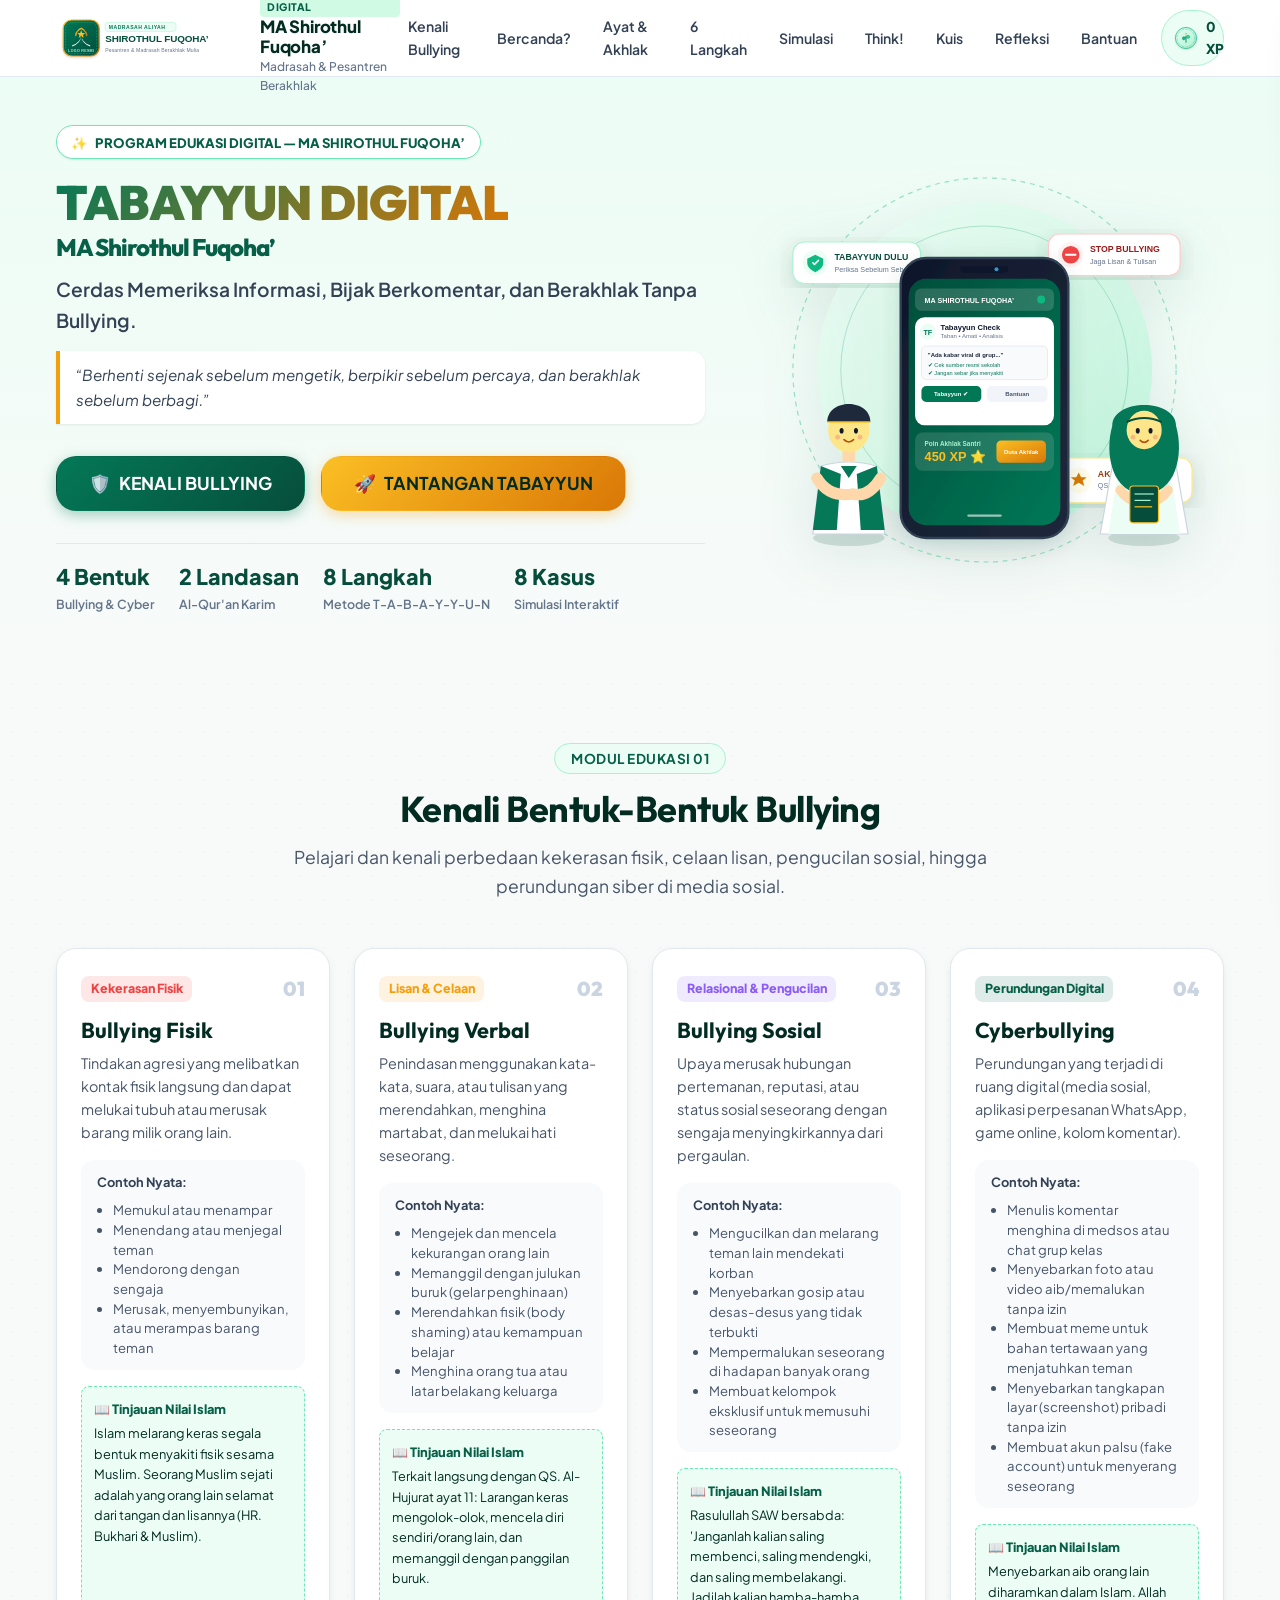
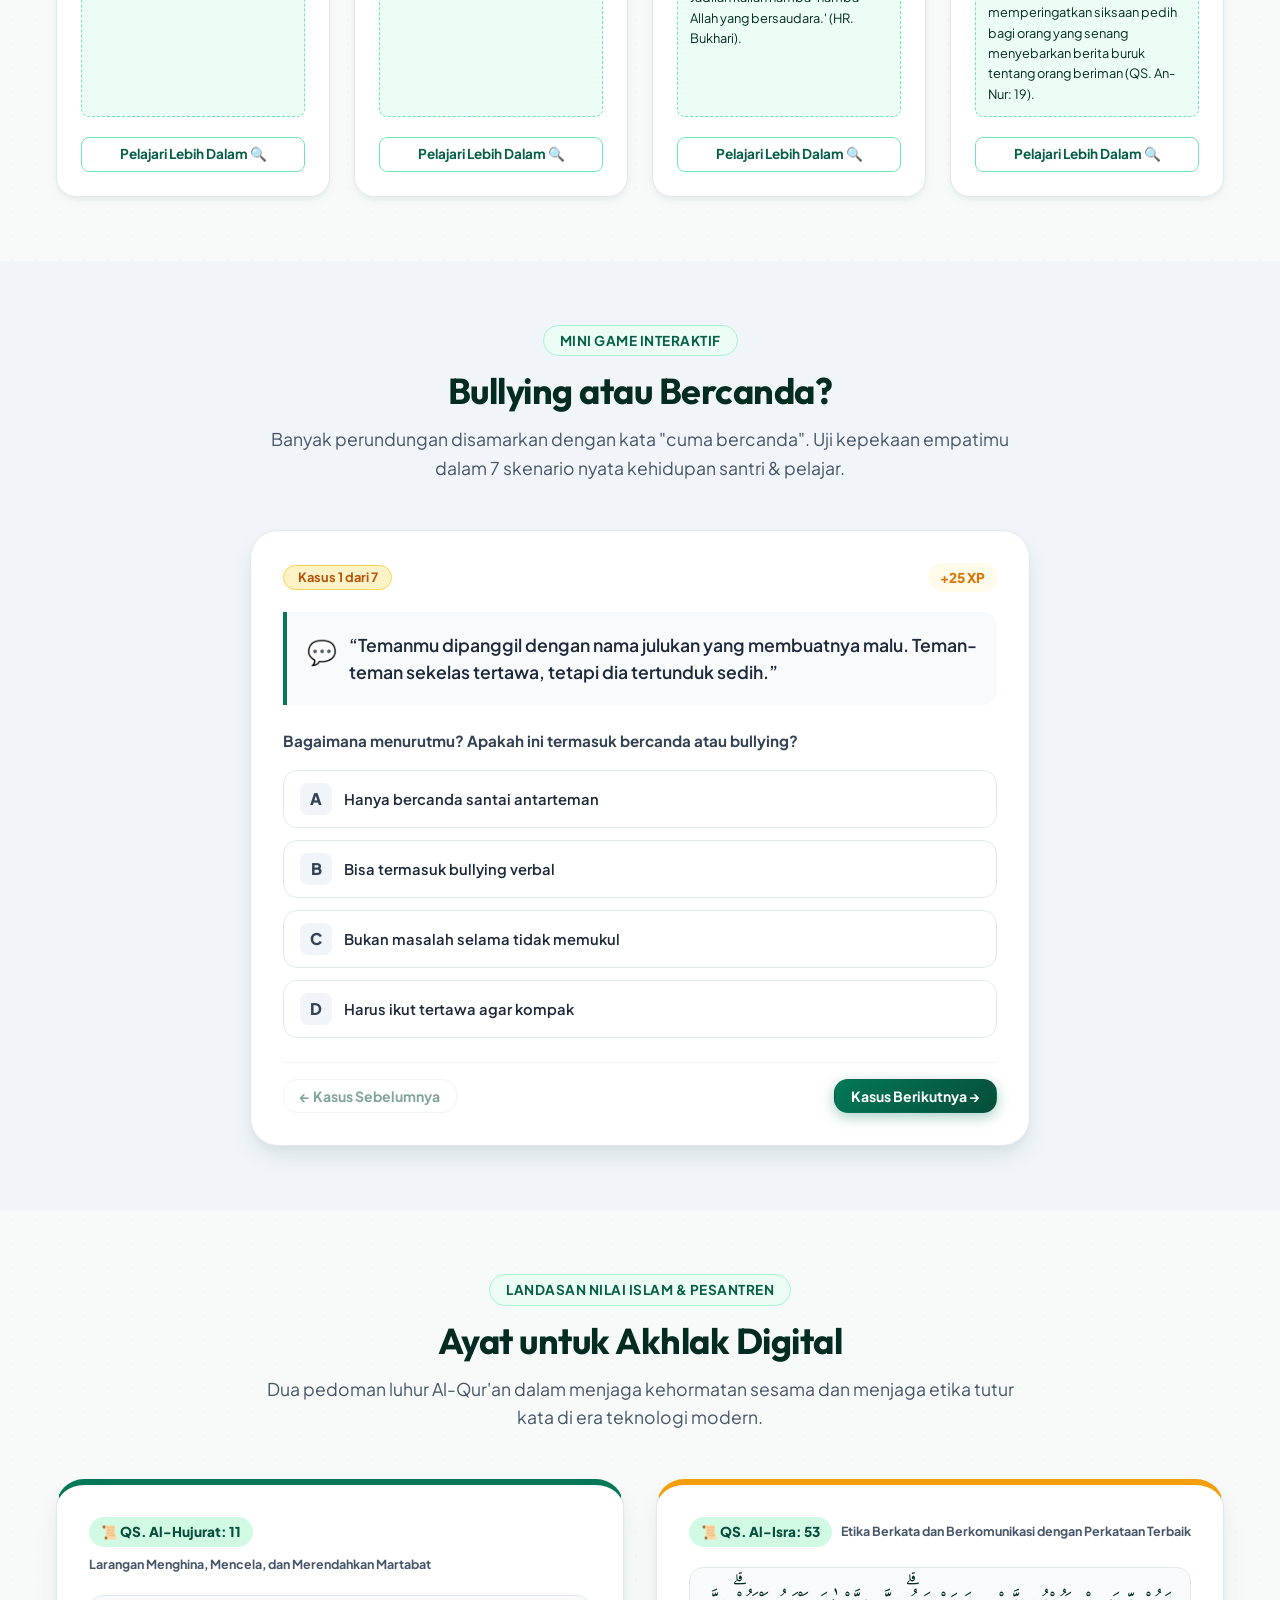
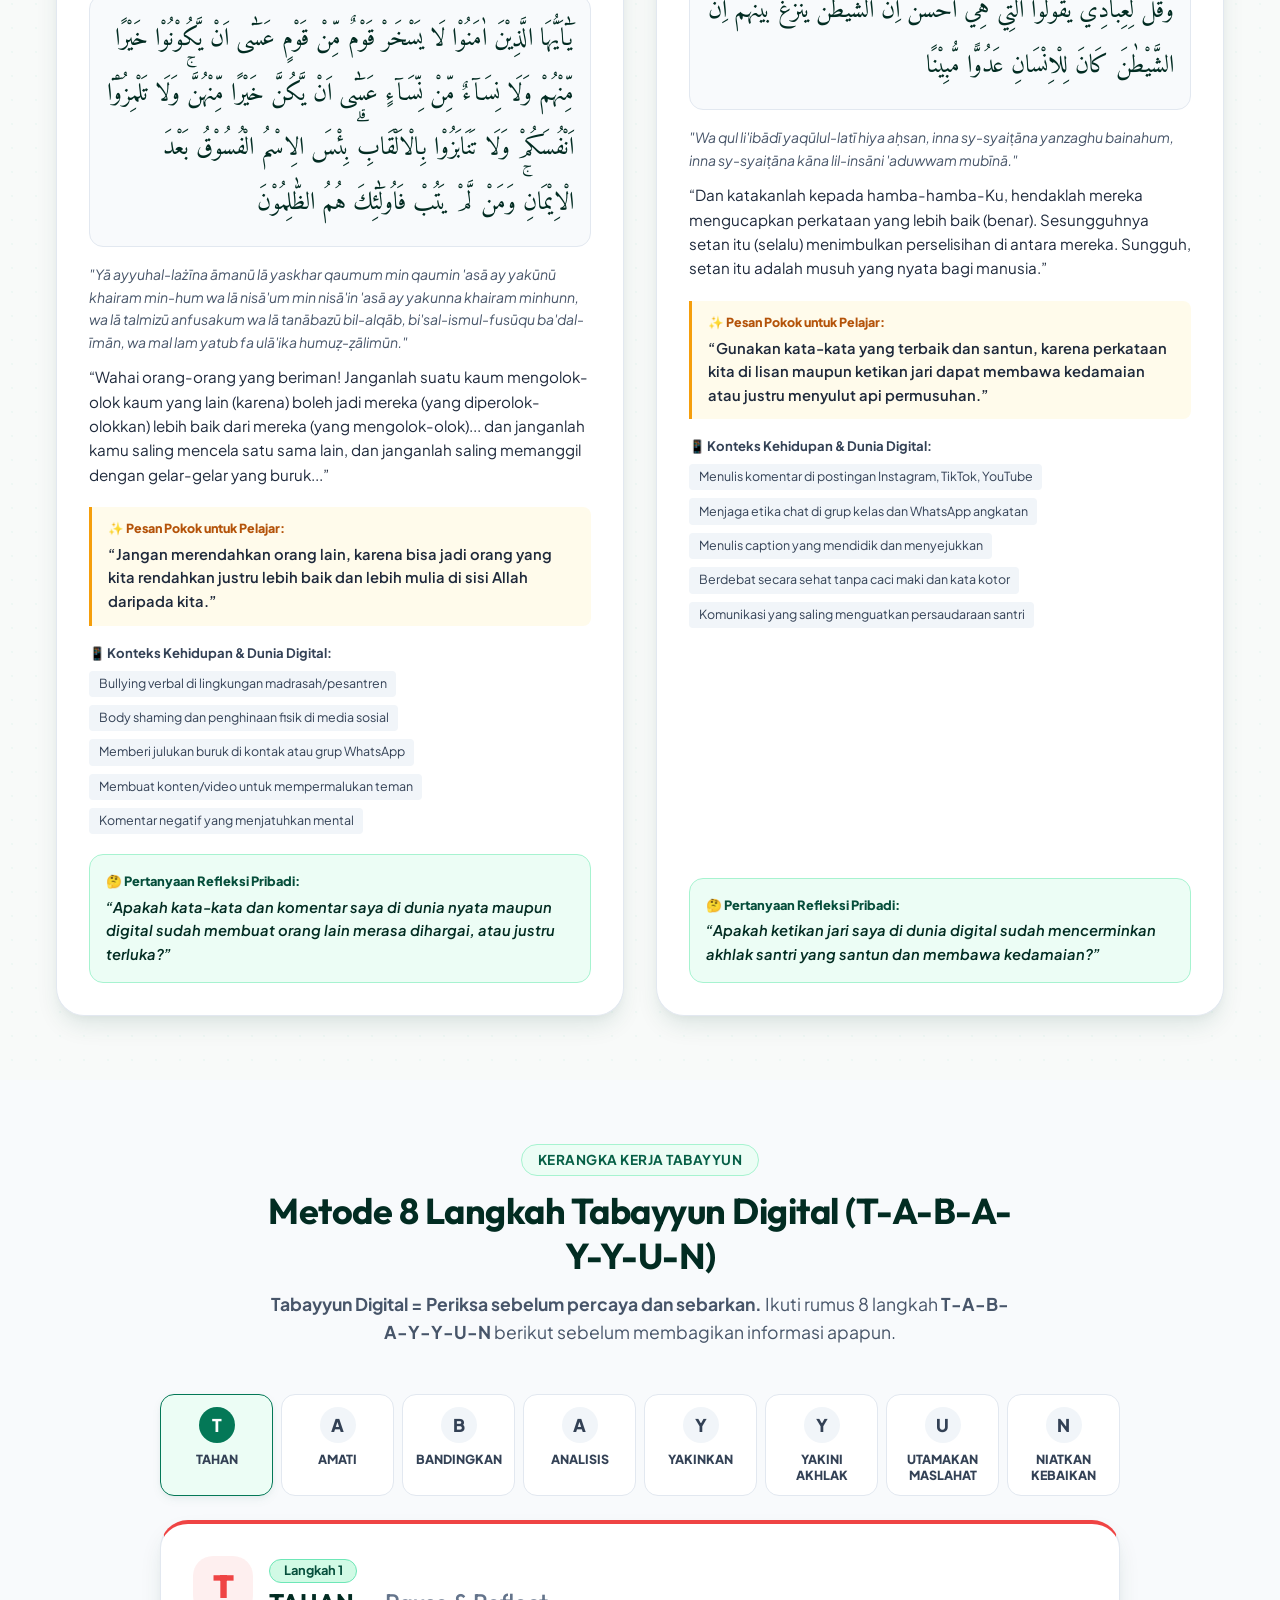
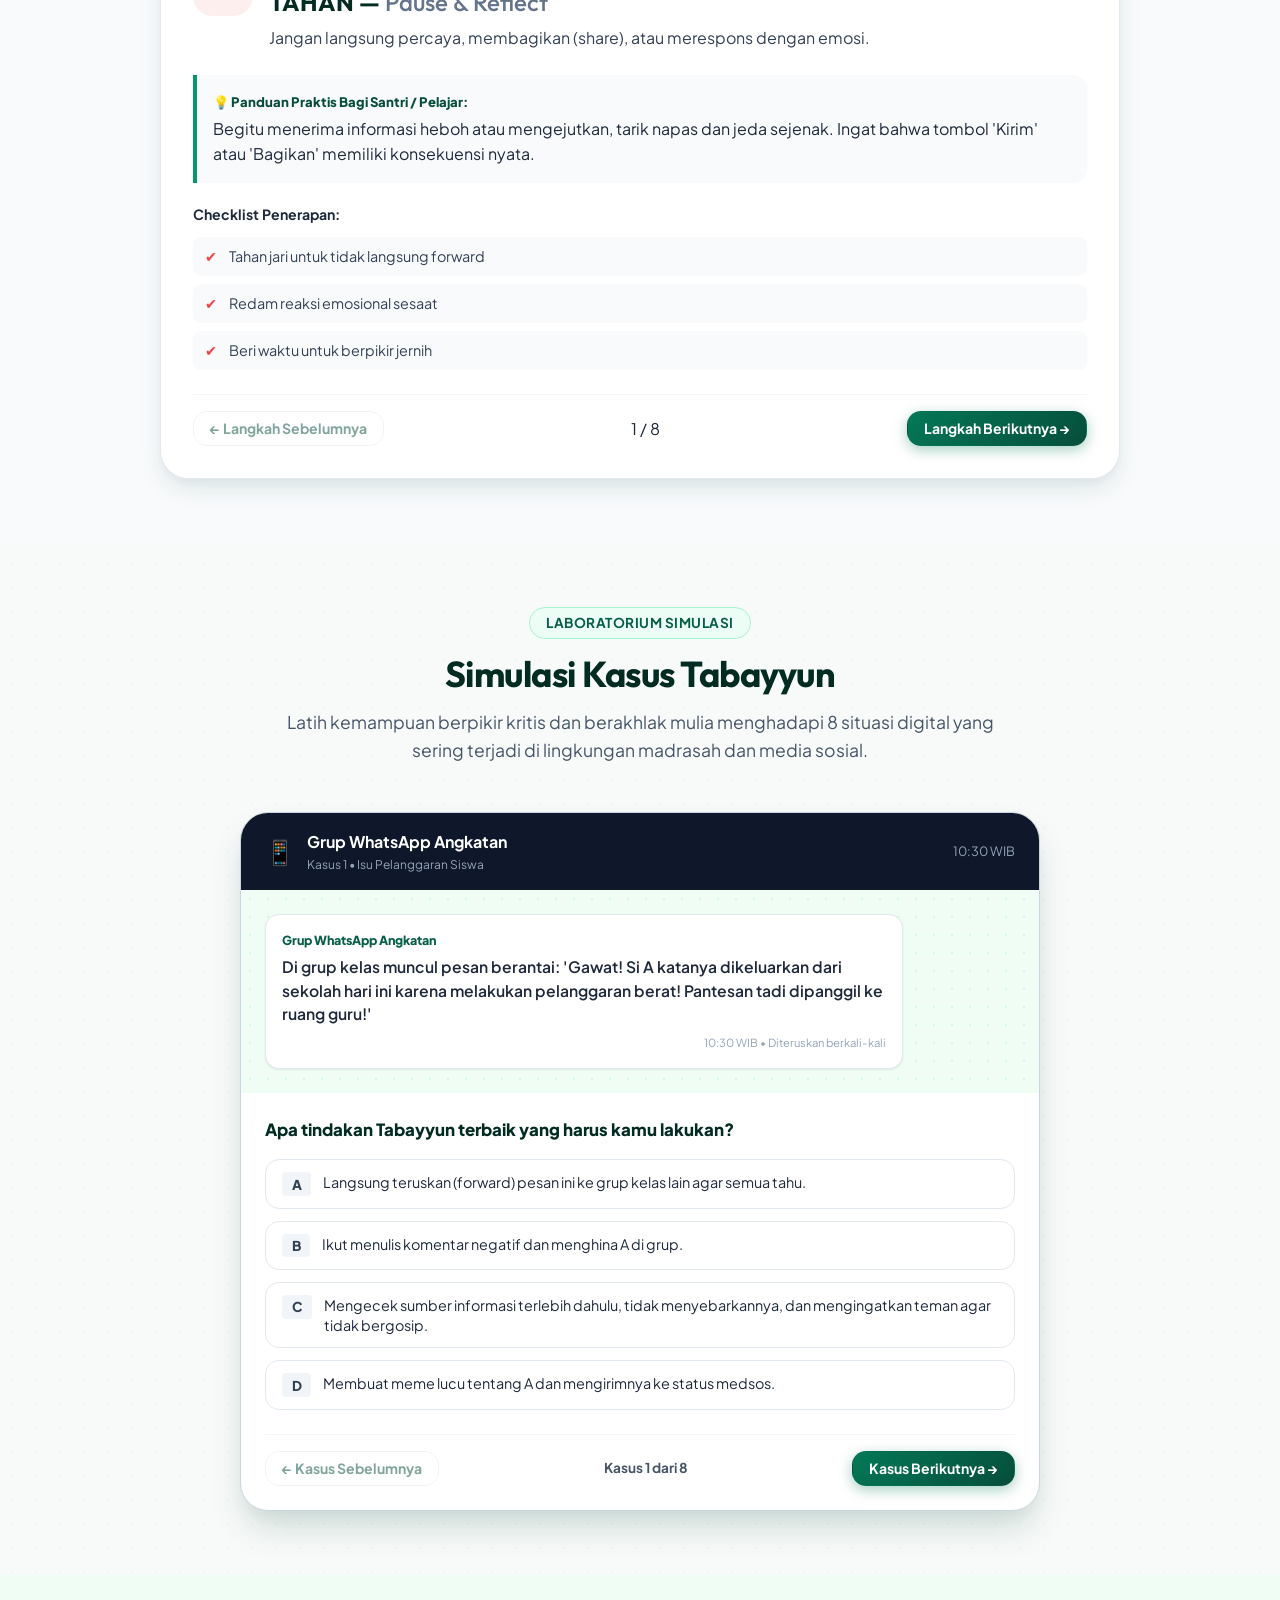
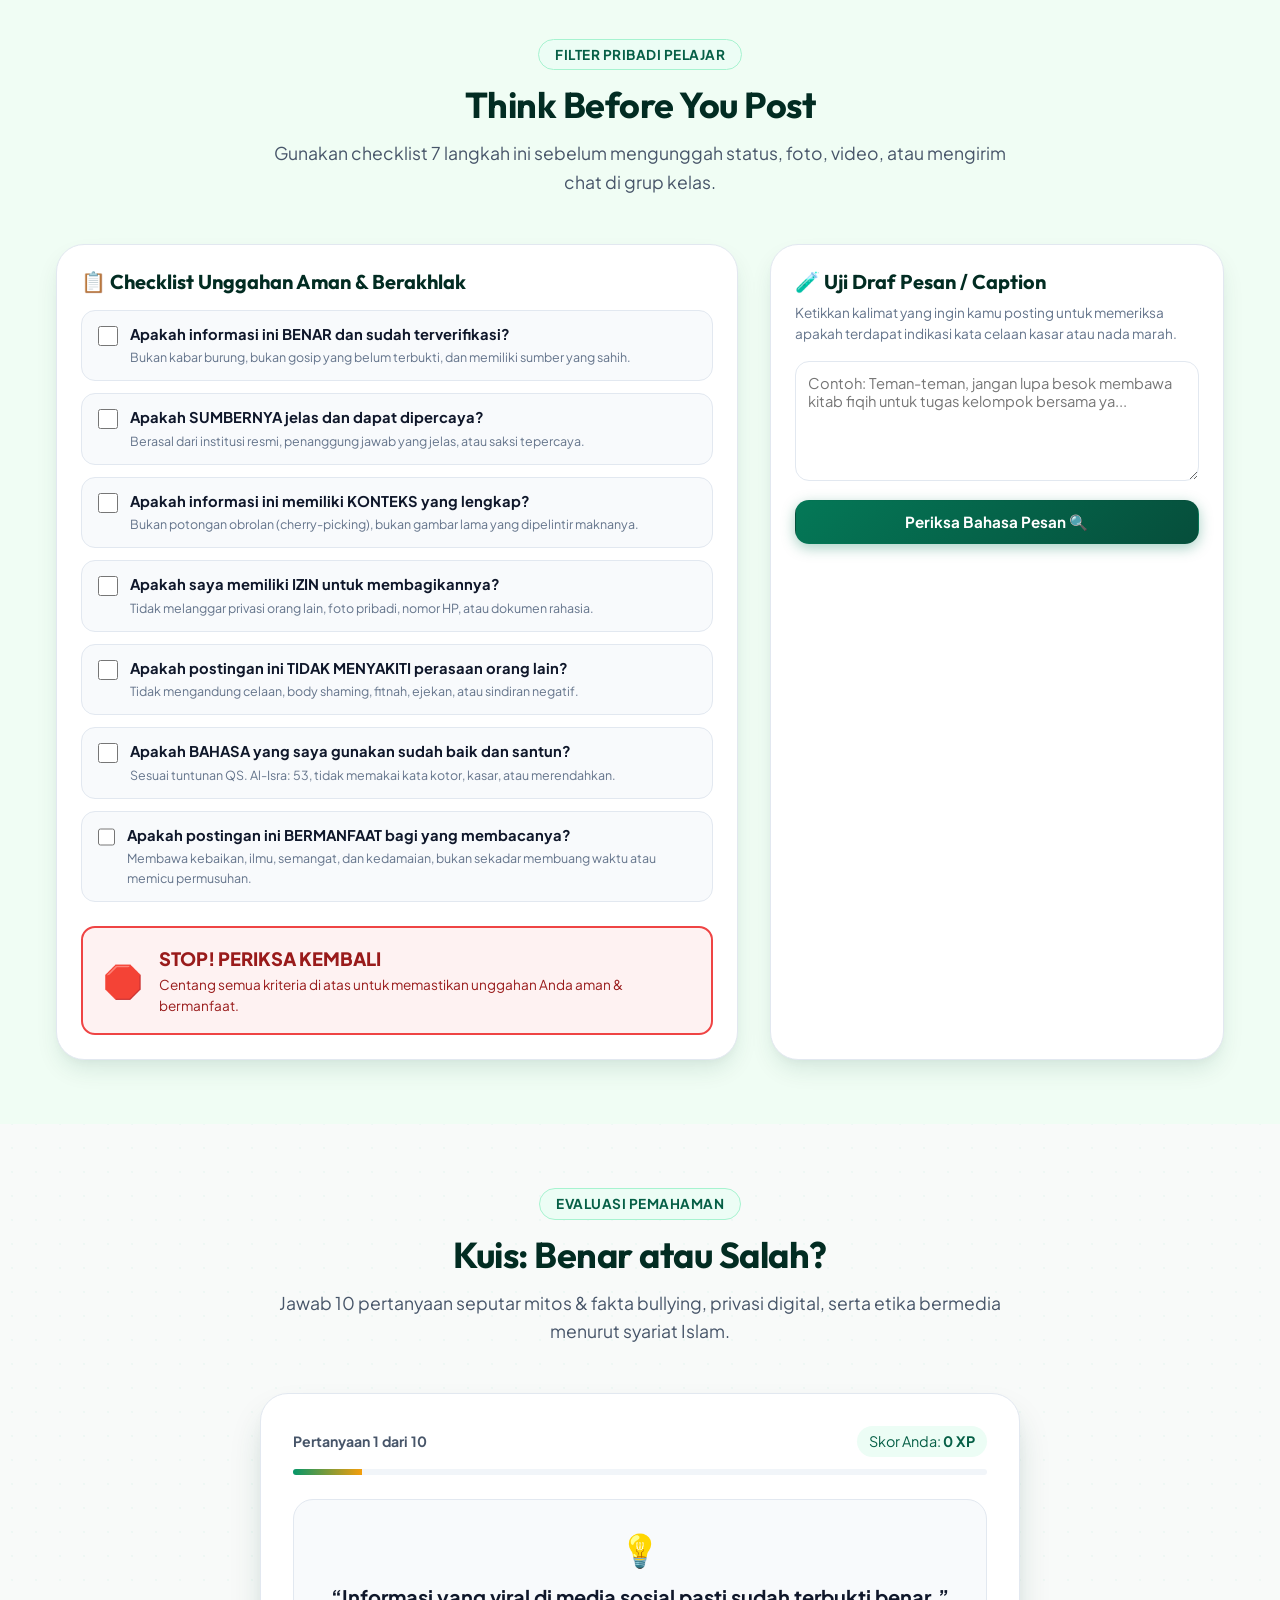
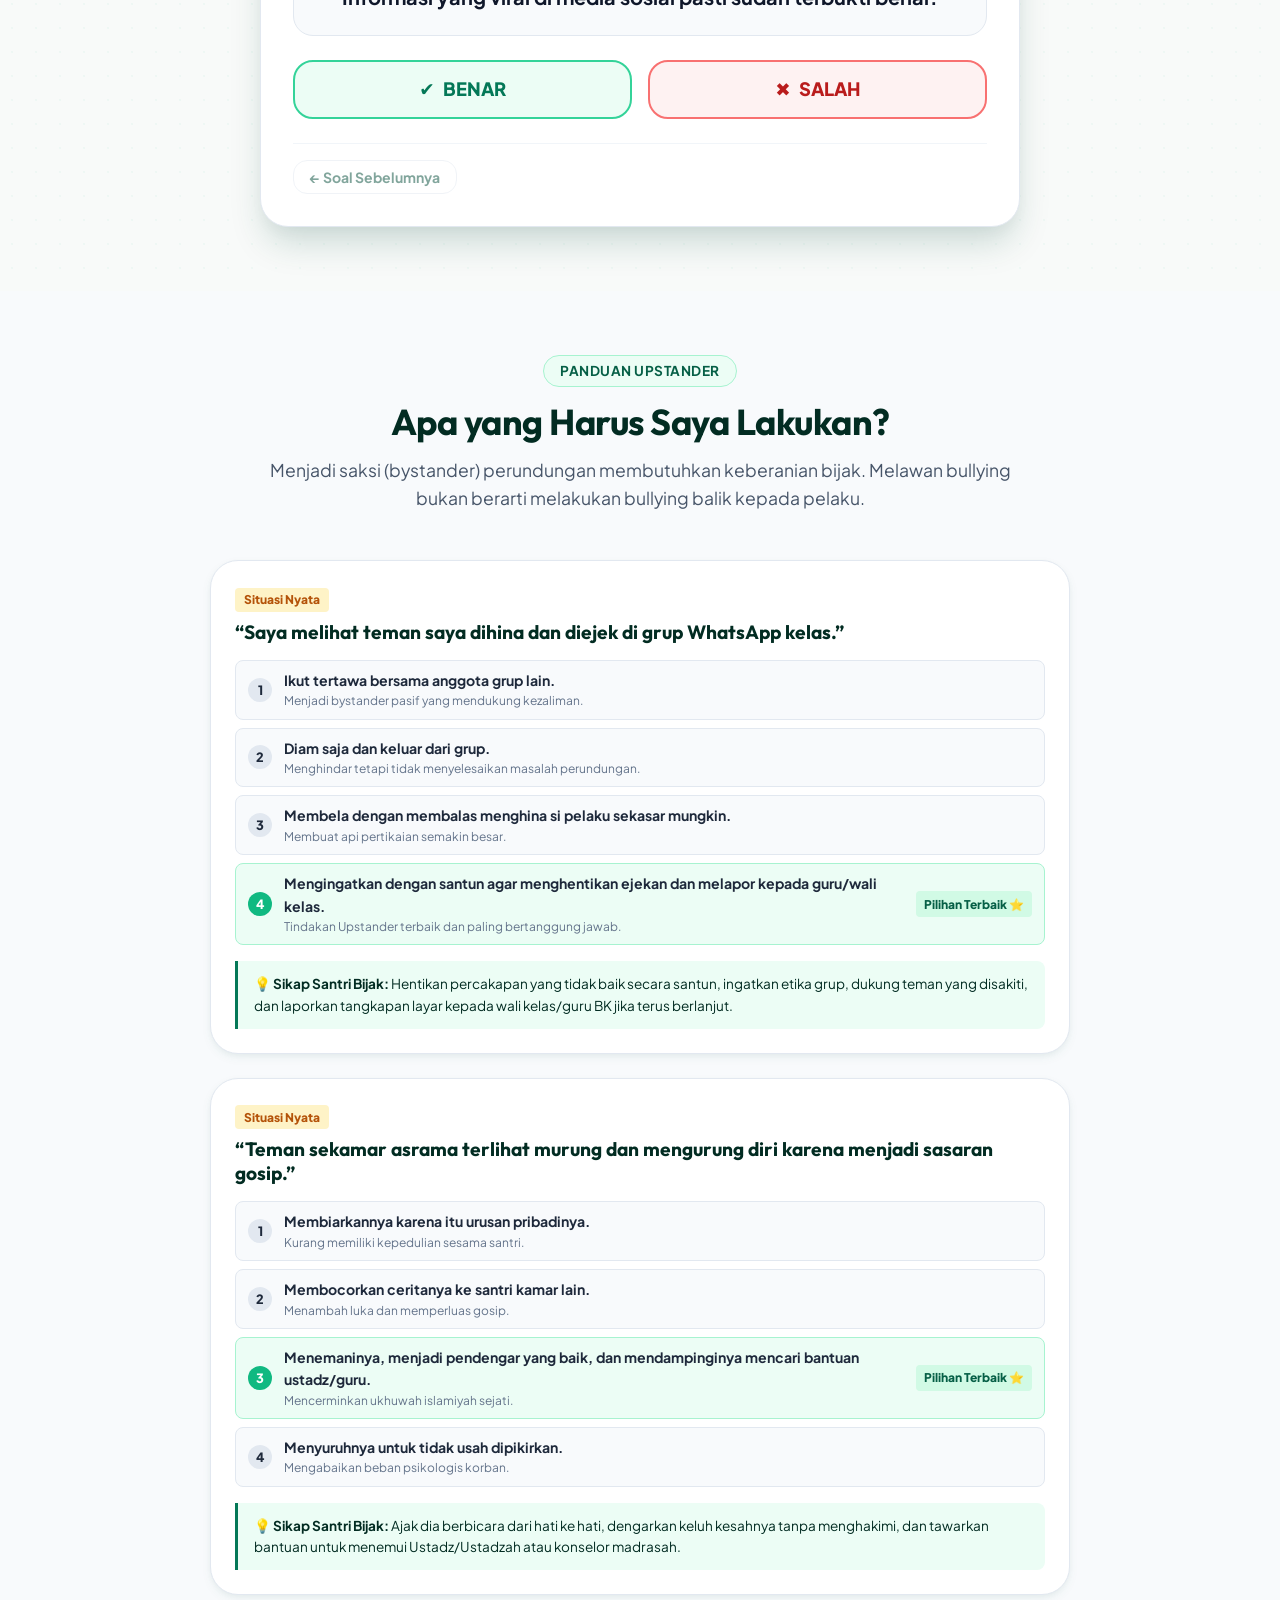
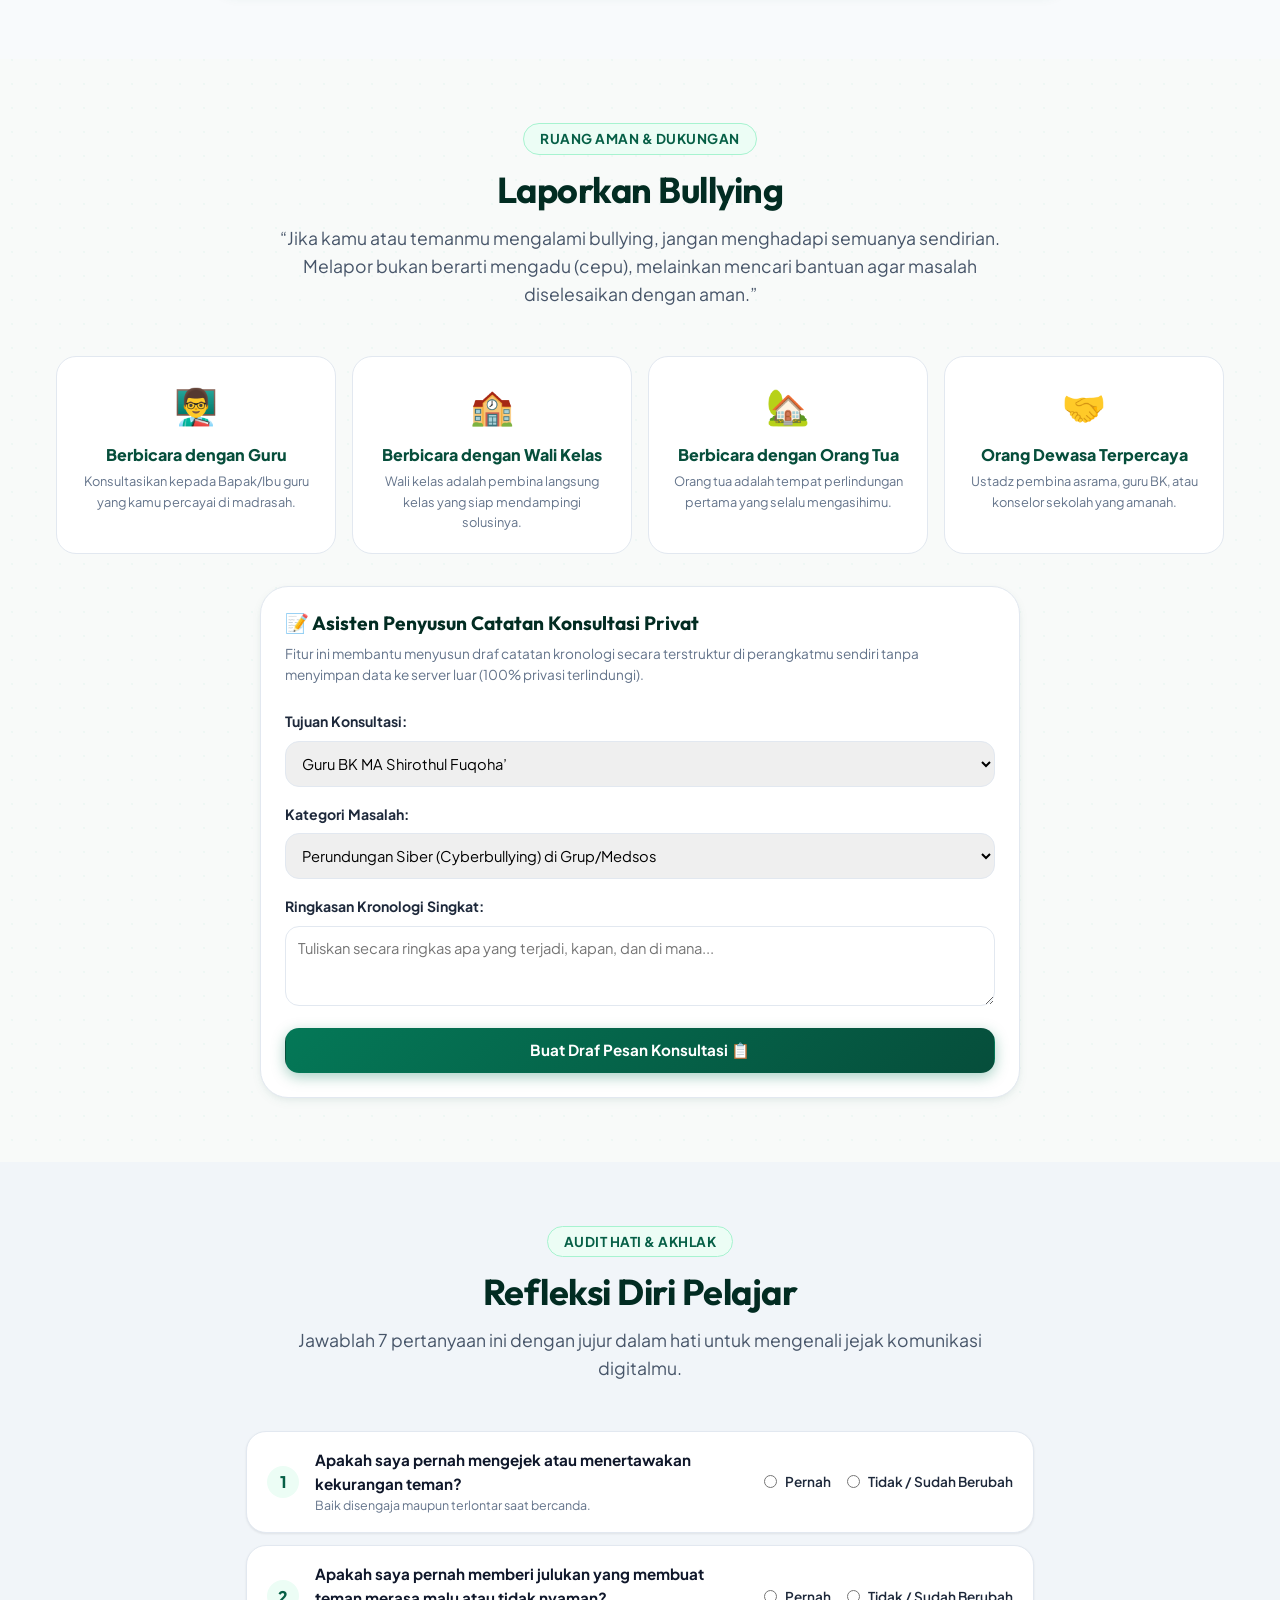
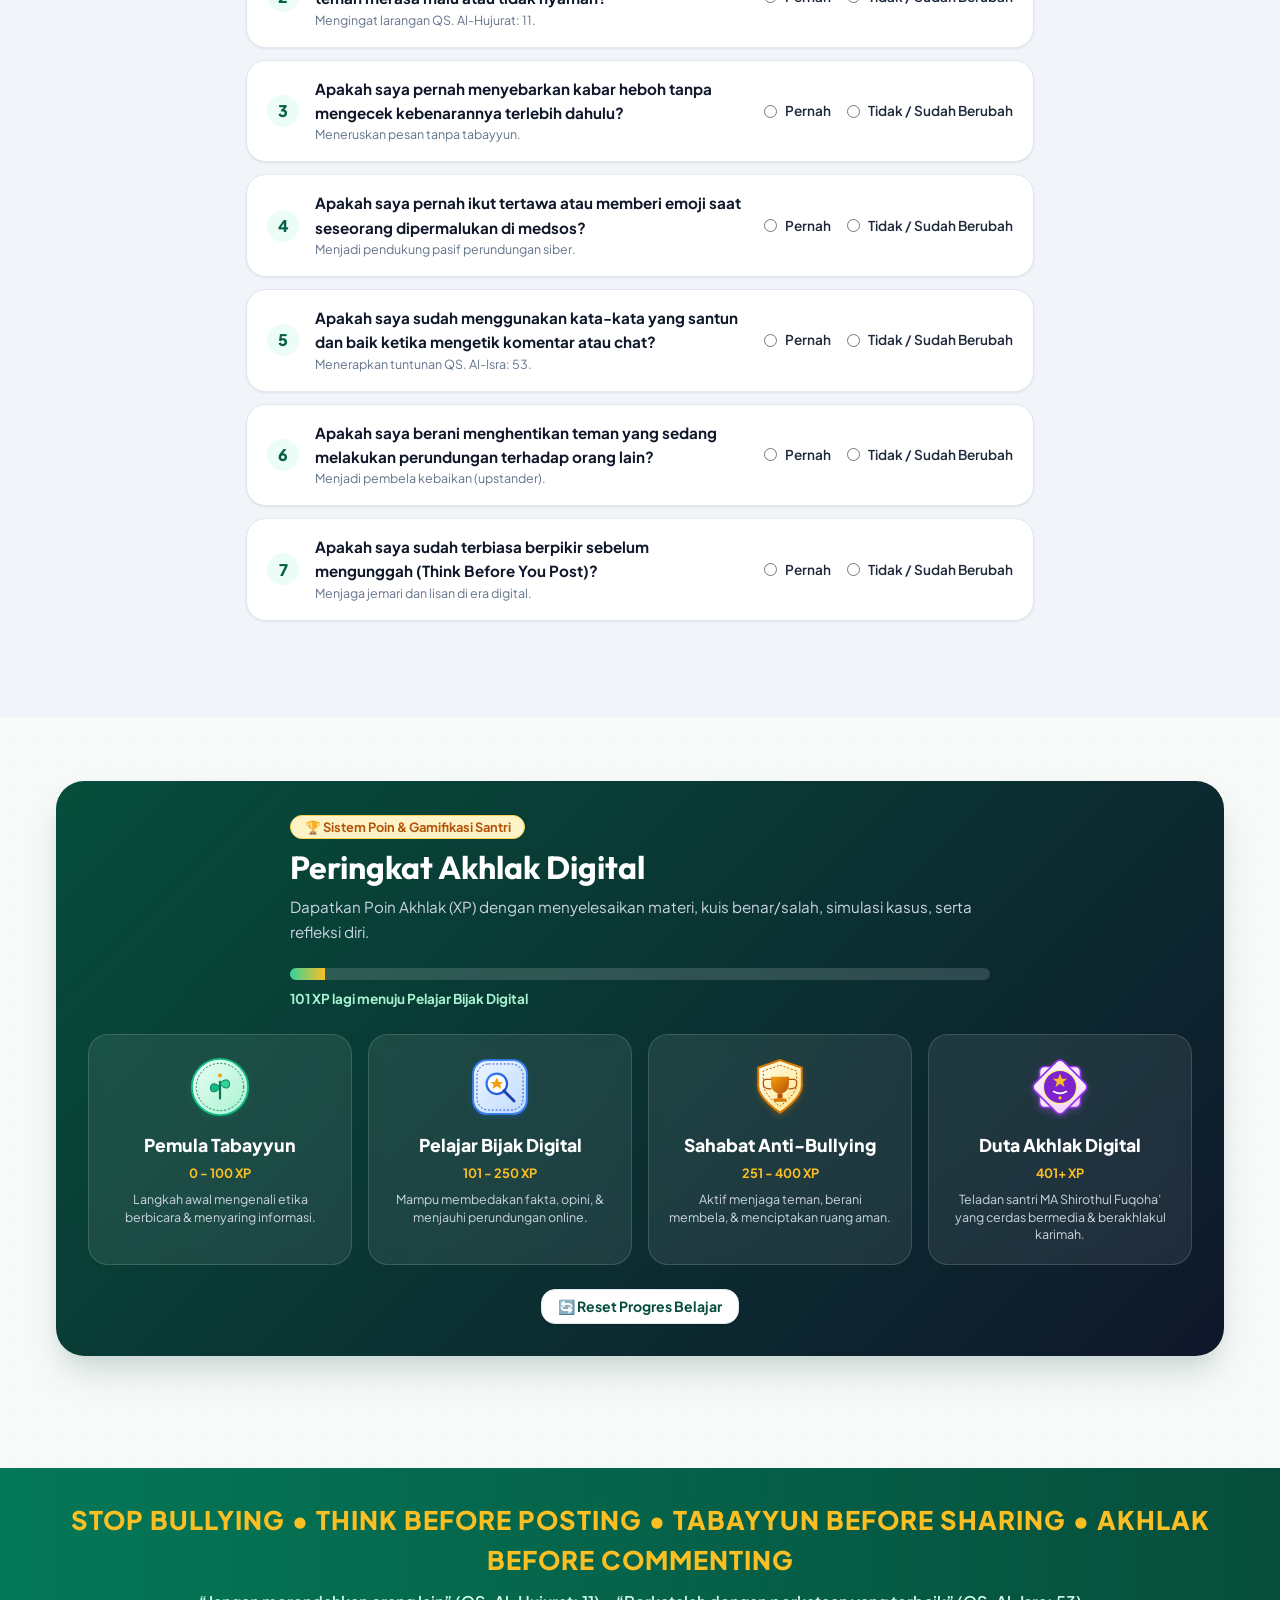
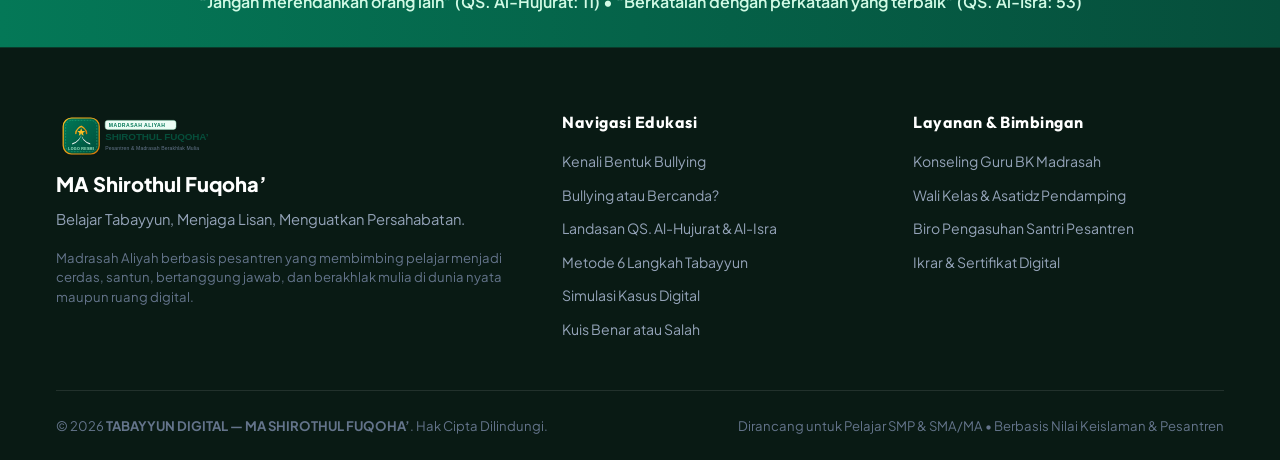
==== index.html @ 71be53db "Please provide the code changes or file summaries so I can generate the commit message for you." ====
<!DOCTYPE html>
<html lang="id">
<head>
  <meta charset="UTF-8">
  <meta name="viewport" content="width=device-width, initial-scale=1.0, maximum-scale=5.0">
  <meta http-equiv="X-UA-Compatible" content="ie=edge">
  
  <!-- SEO & School Metadata -->
  <title>TABAYYUN DIGITAL — MA SHIROTHUL FUQOHA’ | Cerdas Bermedia, Berakhlak Tanpa Bullying</title>
  <meta name="description" content="Platform edukasi interaktif resmi MA Shirothul Fuqoha' untuk pelajar SMP dan SMA/MA: Kenali Bullying, Cyberbullying, Landasan QS. Al-Hujurat 11 & QS. Al-Isra 53, Metode Tabayyun 6 Langkah, Simulasi Kasus & Kuis Digital.">
  <meta name="author" content="MA Shirothul Fuqoha’">
  <meta name="keywords" content="MA Shirothul Fuqoha, Tabayyun Digital, Anti Bullying, Cyberbullying, Madrasah, Pesantren, Akhlak Digital, QS Al-Hujurat 11, QS Al-Isra 53">
  
  <!-- Favicon using school logo -->
  <link rel="icon" type="image/svg+xml" href="assets/images/logo-ma-shirothul-fuqoha.svg">
  
  <!-- Google Fonts: Plus Jakarta Sans, Outfit & Amiri -->
  <link rel="preconnect" href="https://fonts.googleapis.com">
  <link rel="preconnect" href="https://fonts.gstatic.com" crossorigin>
  <link href="https://fonts.googleapis.com/css2?family=Amiri:ital,wght@0,400;0,700;1,400&family=Outfit:wght@500;600;700;800;900&family=Plus+Jakarta+Sans:ital,wght@0,400;0,500;0,600;0,700;0,800;1,400;1,600&display=swap" rel="stylesheet">
  
  <!-- Modular Stylesheets -->
  <link rel="stylesheet" href="assets/css/variables.css">
  <link rel="stylesheet" href="assets/css/base.css">
  <link rel="stylesheet" href="assets/css/components.css">
  <link rel="stylesheet" href="assets/css/sections.css">
  <link rel="stylesheet" href="assets/css/responsive.css">
</head>
<body>

  <!-- ==========================================
       HEADER & NAVIGATION
  ========================================== -->
  <header class="site-header" id="siteHeader">
    <div class="container header-container">
      <!-- School Official Brand Link -->
      <a href="#hero" class="brand-wrapper" title="MA Shirothul Fuqoha’ - Tabayyun Digital">
        <img src="assets/images/logo-ma-shirothul-fuqoha.svg" alt="Logo Resmi MA Shirothul Fuqoha’" class="brand-logo-img js-school-logo">
        <div class="brand-text-block">
          <span class="brand-badge">PROGRAM EDUKASI DIGITAL</span>
          <span class="brand-school-name js-school-name">MA SHIROTHUL FUQOHA’</span>
          <span class="brand-sub">Madrasah &amp; Pesantren Berakhlak</span>
        </div>
      </a>

      <!-- Desktop Nav -->
      <nav class="desktop-nav" aria-label="Navigasi Utama">
        <a href="#kenali" class="nav-link">Kenali Bullying</a>
        <a href="#bercanda" class="nav-link">Bercanda?</a>
        <a href="#ayat" class="nav-link">Ayat &amp; Akhlak</a>
        <a href="#tabayyun" class="nav-link">6 Langkah</a>
        <a href="#simulasi" class="nav-link">Simulasi</a>
        <a href="#think" class="nav-link">Think!</a>
        <a href="#kuis" class="nav-link">Kuis</a>
        <a href="#refleksi" class="nav-link">Refleksi</a>
        <a href="#bantuan" class="nav-link">Bantuan</a>

        <!-- Live Points Widget -->
        <div class="header-points-widget" title="Poin Akhlak Digital Anda">
          <img src="assets/images/badge-pemula.svg" alt="Badge" class="header-points-icon js-rank-icon">
          <span class="header-points-text js-point-count">0 XP</span>
        </div>
      </nav>

      <!-- Hamburger Button (Mobile) -->
      <button class="hamburger-btn" id="hamburgerBtn" aria-label="Buka Menu Navigasi">
        ☰
      </button>
    </div>
  </header>

  <!-- Mobile Drawer Overlay & Menu -->
  <div class="drawer-overlay" id="drawerOverlay"></div>
  <aside class="mobile-drawer" id="mobileDrawer" aria-label="Menu Ponsel">
    <div class="drawer-header">
      <div class="brand-text-block">
        <span class="brand-school-name js-school-name">MA SHIROTHUL FUQOHA’</span>
        <span class="brand-sub">Tabayyun Digital</span>
      </div>
      <button class="modal-close-btn" id="closeDrawerBtn" aria-label="Tutup Menu">&times;</button>
    </div>
    <div class="drawer-body">
      <div class="header-points-widget" style="margin-bottom: 1rem;">
        <img src="assets/images/badge-pemula.svg" alt="Badge" class="header-points-icon js-rank-icon">
        <div>
          <div class="header-points-text js-point-count">0 XP</div>
          <small class="js-rank-title" style="color: #64748b; font-size: 0.75rem;">Pemula Tabayyun</small>
        </div>
      </div>
      <a href="#hero" class="drawer-link">🏠 Beranda</a>
      <a href="#kenali" class="drawer-link">🛡️ Kenali Bullying</a>
      <a href="#bercanda" class="drawer-link">🎭 Bullying atau Bercanda?</a>
      <a href="#ayat" class="drawer-link">📖 Ayat &amp; Akhlak Digital</a>
      <a href="#tabayyun" class="drawer-link">🔍 6 Langkah Tabayyun</a>
      <a href="#simulasi" class="drawer-link">📱 Simulasi Kasus (8 Studi)</a>
      <a href="#think" class="drawer-link">✍️ Think Before You Post</a>
      <a href="#kuis" class="drawer-link">🎯 Kuis Benar atau Salah</a>
      <a href="#dilema" class="drawer-link">🤝 Apa yang Harus Dilakukan?</a>
      <a href="#bantuan" class="drawer-link">🆘 Laporkan Bullying (Aman)</a>
      <a href="#refleksi" class="drawer-link">🌟 Refleksi Diri &amp; Sertifikat</a>
    </div>
  </aside>

  <main>
    <!-- ==========================================
         HERO SECTION
    ========================================== -->
    <section class="hero-section" id="hero">
      <div class="container hero-grid">
        <div class="hero-content">
          <div class="hero-program-badge">
            <span>✨</span>
            <span>PROGRAM EDUKASI DIGITAL — MA SHIROTHUL FUQOHA’</span>
          </div>

          <h1 class="hero-title">
            <span class="hero-title-highlight">TABAYYUN DIGITAL</span>
            <span class="hero-school-label js-school-name">MA SHIROTHUL FUQOHA’</span>
          </h1>

          <p class="hero-subtitle">
            Cerdas Memeriksa Informasi, Bijak Berkomentar, dan Berakhlak Tanpa Bullying.
          </p>

          <div class="hero-hook-quote">
            “Berhenti sejenak sebelum mengetik, berpikir sebelum percaya, dan berakhlak sebelum berbagi.”
          </div>

          <div class="hero-cta-group">
            <a href="#kenali" class="btn btn--primary btn--lg">
              <span>🛡️</span> KENALI BULLYING
            </a>
            <a href="#simulasi" class="btn btn--gold btn--lg">
              <span>🚀</span> TANTANGAN TABAYYUN
            </a>
          </div>

          <div class="hero-stats-row">
            <div class="hero-stat-item">
              <span class="stat-num">4 Bentuk</span>
              <span class="stat-label">Bullying &amp; Cyber</span>
            </div>
            <div class="hero-stat-item">
              <span class="stat-num">2 Landasan</span>
              <span class="stat-label">Al-Qur'an Karim</span>
            </div>
            <div class="hero-stat-item">
              <span class="stat-num">8 Langkah</span>
              <span class="stat-label">Metode T-A-B-A-Y-Y-U-N</span>
            </div>
            <div class="hero-stat-item">
              <span class="stat-num">8 Kasus</span>
              <span class="stat-label">Simulasi Interaktif</span>
            </div>
          </div>
        </div>

        <div class="hero-visual-card">
          <img src="assets/images/hero-illustration.svg" alt="Ilustrasi Santri dan Pelajar Madrasah Belajar Tabayyun Digital" class="hero-main-illustration">
        </div>
      </div>
    </section>

    <!-- ==========================================
         SECTION 1: KENALI BULLYING
    ========================================== -->
    <section class="section" id="kenali">
      <div class="container">
        <div class="section-header">
          <span class="section-tag">Modul Edukasi 01</span>
          <h2 class="section-title">Kenali Bentuk-Bentuk Bullying</h2>
          <p class="section-subtitle">
            Pelajari dan kenali perbedaan kekerasan fisik, celaan lisan, pengucilan sosial, hingga perundungan siber di media sosial.
          </p>
        </div>

        <div class="cards-grid-4" id="bullyingCardsGrid">
          <!-- Rendered dynamically by interactive.js -->
        </div>
      </div>
    </section>

    <!-- ==========================================
         SECTION 2: BULLYING ATAU BERCANDA?
    ========================================== -->
    <section class="section" id="bercanda" style="background-color: #f1f5f9;">
      <div class="container">
        <div class="section-header">
          <span class="section-tag">Mini Game Interaktif</span>
          <h2 class="section-title">Bullying atau Bercanda?</h2>
          <p class="section-subtitle">
            Banyak perundungan disamarkan dengan kata "cuma bercanda". Uji kepekaan empatimu dalam 7 skenario nyata kehidupan santri &amp; pelajar.
          </p>
        </div>

        <div id="jokingGameContainer">
          <!-- Rendered dynamically by interactive.js -->
        </div>
      </div>
    </section>

    <!-- ==========================================
         SECTION 3: AYAT UNTUK AKHLAK DIGITAL
    ========================================== -->
    <section class="section" id="ayat">
      <div class="container">
        <div class="section-header">
          <span class="section-tag">Landasan Nilai Islam &amp; Pesantren</span>
          <h2 class="section-title">Ayat untuk Akhlak Digital</h2>
          <p class="section-subtitle">
            Dua pedoman luhur Al-Qur'an dalam menjaga kehormatan sesama dan menjaga etika tutur kata di era teknologi modern.
          </p>
        </div>

        <div class="quranic-grid" id="quranicCardsGrid">
          <!-- Rendered dynamically by interactive.js -->
        </div>
      </div>
    </section>

    <!-- ==========================================
         SECTION 4: TABAYYUN DIGITAL (8 LANGKAH T-A-B-A-Y-Y-U-N)
    ========================================== -->
    <section class="section" id="tabayyun" style="background-color: #f8fafc;">
      <div class="container">
        <div class="section-header">
          <span class="section-tag">Kerangka Kerja Tabayyun</span>
          <h2 class="section-title">Metode 8 Langkah Tabayyun Digital (T-A-B-A-Y-Y-U-N)</h2>
          <p class="section-subtitle">
            <strong>Tabayyun Digital = Periksa sebelum percaya dan sebarkan.</strong> Ikuti rumus 8 langkah <strong>T-A-B-A-Y-Y-U-N</strong> berikut sebelum membagikan informasi apapun.
          </p>
        </div>

        <div class="tabayyun-stepper-wrapper">
          <div class="tabayyun-step-nav" id="tabayyunStepNav">
            <!-- Stepper Buttons -->
          </div>

          <div id="tabayyunStepContent">
            <!-- Stepper Content Card -->
          </div>
        </div>
      </div>
    </section>

    <!-- ==========================================
         SECTION 5: SIMULASI KASUS TABAYYUN (8 SKENARIO)
    ========================================== -->
    <section class="section" id="simulasi">
      <div class="container">
        <div class="section-header">
          <span class="section-tag">Laboratorium Simulasi</span>
          <h2 class="section-title">Simulasi Kasus Tabayyun</h2>
          <p class="section-subtitle">
            Latih kemampuan berpikir kritis dan berakhlak mulia menghadapi 8 situasi digital yang sering terjadi di lingkungan madrasah dan media sosial.
          </p>
        </div>

        <div id="simulationCaseContainer">
          <!-- Rendered dynamically by interactive.js -->
        </div>
      </div>
    </section>

    <!-- ==========================================
         SECTION 6: THINK BEFORE YOU POST
    ========================================== -->
    <section class="section" id="think" style="background-color: #f0fdf4;">
      <div class="container">
        <div class="section-header">
          <span class="section-tag">Filter Pribadi Pelajar</span>
          <h2 class="section-title">Think Before You Post</h2>
          <p class="section-subtitle">
            Gunakan checklist 7 langkah ini sebelum mengunggah status, foto, video, atau mengirim chat di grup kelas.
          </p>
        </div>

        <div class="think-layout">
          <!-- Checklist Area -->
          <div class="think-checklist-card">
            <h3 style="margin-bottom: 1rem; font-size: 1.25rem;">📋 Checklist Unggahan Aman &amp; Berakhlak</h3>
            <div class="think-checklist-items" id="thinkChecklistItems">
              <!-- Checkboxes rendered dynamically -->
            </div>

            <!-- Dynamic Status Result -->
            <div id="thinkStatusBanner" class="think-status-banner status--danger">
              <div class="status-icon">🛑</div>
              <div>
                <div class="status-title">STOP! PERIKSA KEMBALI</div>
                <div class="status-desc">Centang semua kriteria di atas untuk memastikan unggahan Anda aman &amp; bermanfaat.</div>
              </div>
            </div>
          </div>

          <!-- Interactive Sandbox Tester -->
          <div class="think-sandbox-card">
            <h3 style="margin-bottom: 0.5rem; font-size: 1.25rem;">🧪 Uji Draf Pesan / Caption</h3>
            <p style="font-size: 0.85rem; color: #64748b; margin-bottom: 1rem;">
              Ketikkan kalimat yang ingin kamu posting untuk memeriksa apakah terdapat indikasi kata celaan kasar atau nada marah.
            </p>

            <textarea id="postSandboxInput" class="sandbox-textarea" placeholder="Contoh: Teman-teman, jangan lupa besok membawa kitab fiqih untuk tugas kelompok bersama ya..."></textarea>
            
            <button class="btn btn--primary btn--full" id="btnTestPost">
              Periksa Bahasa Pesan 🔍
            </button>

            <div id="sandboxResultBox"></div>
          </div>
        </div>
      </div>
    </section>

    <!-- ==========================================
         SECTION 7: KUIS BENAR ATAU SALAH
    ========================================== -->
    <section class="section" id="kuis">
      <div class="container">
        <div class="section-header">
          <span class="section-tag">Evaluasi Pemahaman</span>
          <h2 class="section-title">Kuis: Benar atau Salah?</h2>
          <p class="section-subtitle">
            Jawab 10 pertanyaan seputar mitos &amp; fakta bullying, privasi digital, serta etika bermedia menurut syariat Islam.
          </p>
        </div>

        <div id="trueFalseQuizContainer">
          <!-- Rendered dynamically by interactive.js -->
        </div>
      </div>
    </section>

    <!-- ==========================================
         SECTION 8: APA YANG HARUS SAYA LAKUKAN? (UPSTANDER)
    ========================================== -->
    <section class="section" id="dilema" style="background-color: #f8fafc;">
      <div class="container">
        <div class="section-header">
          <span class="section-tag">Panduan Upstander</span>
          <h2 class="section-title">Apa yang Harus Saya Lakukan?</h2>
          <p class="section-subtitle">
            Menjadi saksi (bystander) perundungan membutuhkan keberanian bijak. Melawan bullying bukan berarti melakukan bullying balik kepada pelaku.
          </p>
        </div>

        <div class="dilemmas-grid" id="actionDilemmasContainer">
          <!-- Rendered dynamically by interactive.js -->
        </div>
      </div>
    </section>

    <!-- ==========================================
         SECTION 9: LAPORKAN BULLYING (PANDUAN AMAN)
    ========================================== -->
    <section class="section" id="bantuan">
      <div class="container">
        <div class="section-header">
          <span class="section-tag">Ruang Aman &amp; Dukungan</span>
          <h2 class="section-title">Laporkan Bullying</h2>
          <p class="section-subtitle">
            “Jika kamu atau temanmu mengalami bullying, jangan menghadapi semuanya sendirian. Melapor bukan berarti mengadu (cepu), melainkan mencari bantuan agar masalah diselesaikan dengan aman.”
          </p>
        </div>

        <!-- 4 Saluran Bantuan Utama -->
        <div class="report-channels-grid">
          <div class="report-channel-card">
            <div class="report-channel-icon">👨‍🏫</div>
            <div class="report-channel-title">Berbicara dengan Guru</div>
            <div class="report-channel-desc">Konsultasikan kepada Bapak/Ibu guru yang kamu percayai di madrasah.</div>
          </div>
          <div class="report-channel-card">
            <div class="report-channel-icon">🏫</div>
            <div class="report-channel-title">Berbicara dengan Wali Kelas</div>
            <div class="report-channel-desc">Wali kelas adalah pembina langsung kelas yang siap mendampingi solusinya.</div>
          </div>
          <div class="report-channel-card">
            <div class="report-channel-icon">🏡</div>
            <div class="report-channel-title">Berbicara dengan Orang Tua</div>
            <div class="report-channel-desc">Orang tua adalah tempat perlindungan pertama yang selalu mengasihimu.</div>
          </div>
          <div class="report-channel-card">
            <div class="report-channel-icon">🤝</div>
            <div class="report-channel-title">Orang Dewasa Terpercaya</div>
            <div class="report-channel-desc">Ustadz pembina asrama, guru BK, atau konselor sekolah yang amanah.</div>
          </div>
        </div>

        <!-- Private Incident Report Assistant Note -->
        <div class="report-helper-box">
          <h3 style="font-size: 1.2rem; margin-bottom: 0.5rem; color: var(--color-primary-950);">
            📝 Asisten Penyusun Catatan Konsultasi Privat
          </h3>
          <p style="font-size: 0.85rem; color: #64748b; margin-bottom: 1.5rem;">
            Fitur ini membantu menyusun draf catatan kronologi secara terstruktur di perangkatmu sendiri tanpa menyimpan data ke server luar (100% privasi terlindungi).
          </p>

          <div class="report-form-group">
            <label class="report-form-label" for="reportTargetRole">Tujuan Konsultasi:</label>
            <select id="reportTargetRole" class="report-form-control">
              <option value="Guru BK MA Shirothul Fuqoha’">Guru BK MA Shirothul Fuqoha’</option>
              <option value="Wali Kelas MA Shirothul Fuqoha’">Wali Kelas MA Shirothul Fuqoha’</option>
              <option value="Ustadz / Ustadzah Pengasuhan Asrama">Ustadz / Ustadzah Pengasuhan Asrama</option>
              <option value="Orang Tua / Wali">Orang Tua / Wali</option>
            </select>
          </div>

          <div class="report-form-group">
            <label class="report-form-label" for="reportCategory">Kategori Masalah:</label>
            <select id="reportCategory" class="report-form-control">
              <option value="Perundungan Siber (Cyberbullying) di Grup/Medsos">Perundungan Siber (Cyberbullying) di Grup/Medsos</option>
              <option value="Pelecehan Lisan / Ejekan Julukan Buruk">Pelecehan Lisan / Ejekan Julukan Buruk</option>
              <option value="Penyebaran Foto/Chat Tanpa Izin">Penyebaran Foto/Chat Tanpa Izin</option>
              <option value="Pengucilan / Bullying Sosial">Pengucilan / Bullying Sosial</option>
              <option value="Kekerasan / Ancaman Fisik">Kekerasan / Ancaman Fisik</option>
            </select>
          </div>

          <div class="report-form-group">
            <label class="report-form-label" for="reportChronology">Ringkasan Kronologi Singkat:</label>
            <textarea id="reportChronology" class="report-form-control" rows="3" placeholder="Tuliskan secara ringkas apa yang terjadi, kapan, dan di mana..."></textarea>
          </div>

          <button class="btn btn--primary btn--full" id="btnGenerateReportDraft">
            Buat Draf Pesan Konsultasi 📋
          </button>

          <div id="reportDraftResult" style="display: none; margin-top: 1.5rem;">
            <label class="report-form-label">Draf Siap Disalin / Dicetak:</label>
            <textarea id="reportDraftText" class="report-form-control" rows="8" readonly></textarea>
            <small style="display: block; margin-top: 0.5rem; color: #047857; font-weight: 600;">
              ✔ Silakan salin teks ini untuk dikirimkan via chat pribadi kepada guru/ustadz, atau bawa saat menemui ruang BK.
            </small>
          </div>
        </div>
      </div>
    </section>

    <!-- ==========================================
         SECTION 10: REFLEKSI DIRI & IKRAR DIGITAL
    ========================================== -->
    <section class="section" id="refleksi" style="background-color: #f1f5f9;">
      <div class="container reflection-wrapper">
        <div class="section-header">
          <span class="section-tag">Audit Hati &amp; Akhlak</span>
          <h2 class="section-title">Refleksi Diri Pelajar</h2>
          <p class="section-subtitle">
            Jawablah 7 pertanyaan ini dengan jujur dalam hati untuk mengenali jejak komunikasi digitalmu.
          </p>
        </div>

        <div class="reflection-list" id="selfReflectionList">
          <!-- Rendered dynamically by interactive.js -->
        </div>

        <!-- Reflection Affirmation & Certificate Trigger Box -->
        <div id="reflectionResultBox" class="reflection-result-card" style="display: none;">
          <h3 style="color: #065f46; font-size: 1.4rem; margin-bottom: 0.5rem;">
            🌱 “Setiap orang bisa belajar menjadi lebih baik.”
          </h3>
          <p style="color: #047857; font-size: 1rem; max-width: 620px; margin: 0 auto 1.5rem auto;">
            Mulailah dari cara kita berbicara, mengetik, dan memperlakukan orang lain. Perubahan besar dimulai dari satu jari yang menahan diri dari menyakiti sesama.
          </p>

          <div class="reflection-pledge-box">
            <h4 style="font-size: 1.15rem; color: #064e3b; margin-bottom: 0.5rem;">
              📜 Ikrar Pelajar Berakhlak Digital MA Shirothul Fuqoha’
            </h4>
            <p style="font-size: 0.88rem; color: #475569;">
              Masukkan nama lengkapmu untuk mengukuhkan ikrar dan mencetak Sertifikat Apresiasi Resmi:
            </p>

            <div class="pledge-input-group">
              <input type="text" id="studentPledgeName" class="pledge-name-input" placeholder="Masukkan Nama Lengkap Anda...">
              <button class="btn btn--primary" id="btnGenerateCertificate">
                Terbitkan Sertifikat 🏆
              </button>
            </div>
          </div>
        </div>

        <!-- Certificate Display Target Area -->
        <div id="certificateDisplayArea" style="display: none; margin-top: 2rem;">
          <!-- Generated by certificate.js -->
        </div>

        <div id="certificateControls" style="display: none; text-align: center; margin-top: 1rem;">
          <button class="btn btn--gold" id="btnPrintCertificate">
            🖨️ Cetak / Simpan PDF Sertifikat
          </button>
        </div>
      </div>
    </section>

    <!-- ==========================================
         SECTION 11: GAMIFIKASI & TINGKATAN PRESTASI
    ========================================== -->
    <section class="section" id="prestasi">
      <div class="container">
        <div class="gamification-hub">
          <div class="text-center" style="max-width: 700px; margin: 0 auto;">
            <span class="badge-pill badge-pill--gold" style="margin-bottom: 0.5rem;">🏆 Sistem Poin &amp; Gamifikasi Santri</span>
            <h2 style="color: #ffffff; font-size: 2rem; margin-bottom: 0.5rem;">Peringkat Akhlak Digital</h2>
            <p style="color: #cbd5e1; font-size: 0.95rem;">
              Dapatkan Poin Akhlak (XP) dengan menyelesaikan materi, kuis benar/salah, simulasi kasus, serta refleksi diri.
            </p>

            <!-- Live Progress Bar -->
            <div style="background: rgba(255,255,255,0.15); height: 12px; border-radius: 99px; margin: 1.5rem 0 0.5rem 0; overflow: hidden;">
              <div class="js-rank-progress-bar" style="background: linear-gradient(90deg, #34d399, #fbbf24); height: 100%; width: 5%; transition: width 0.4s ease;"></div>
            </div>
            <div class="js-rank-progress-text" style="font-size: 0.85rem; color: #a7f3d0; font-weight: 700;">
              Mulai jelajahi materi untuk meningkatkan lencana!
            </div>
          </div>

          <div class="ranks-grid">
            <div class="rank-card">
              <img src="assets/images/badge-pemula.svg" alt="Pemula Tabayyun" class="rank-card-icon">
              <div class="rank-card-title">Pemula Tabayyun</div>
              <div class="rank-card-pts">0 - 100 XP</div>
              <div class="rank-card-desc">Langkah awal mengenali etika berbicara &amp; menyaring informasi.</div>
            </div>
            <div class="rank-card">
              <img src="assets/images/badge-bijak.svg" alt="Pelajar Bijak Digital" class="rank-card-icon">
              <div class="rank-card-title">Pelajar Bijak Digital</div>
              <div class="rank-card-pts">101 - 250 XP</div>
              <div class="rank-card-desc">Mampu membedakan fakta, opini, &amp; menjauhi perundungan online.</div>
            </div>
            <div class="rank-card">
              <img src="assets/images/badge-sahabat.svg" alt="Sahabat Anti-Bullying" class="rank-card-icon">
              <div class="rank-card-title">Sahabat Anti-Bullying</div>
              <div class="rank-card-pts">251 - 400 XP</div>
              <div class="rank-card-desc">Aktif menjaga teman, berani membela, &amp; menciptakan ruang aman.</div>
            </div>
            <div class="rank-card">
              <img src="assets/images/badge-duta.svg" alt="Duta Akhlak Digital" class="rank-card-icon">
              <div class="rank-card-title">Duta Akhlak Digital</div>
              <div class="rank-card-pts">401+ XP</div>
              <div class="rank-card-desc">Teladan santri MA Shirothul Fuqoha’ yang cerdas bermedia &amp; berakhlakul karimah.</div>
            </div>
          </div>

          <div style="text-align: center; margin-top: 1.5rem;">
            <button class="btn btn--secondary btn--sm" onclick="GamificationManager.resetProgress()">
              🔄 Reset Progres Belajar
            </button>
          </div>
        </div>
      </div>
    </section>

    <!-- ==========================================
         SECTION 12: SLOGAN RESMI
    ========================================== -->
    <div class="slogan-banner">
      <div class="container">
        <div class="slogan-heading">
          STOP BULLYING &bull; THINK BEFORE POSTING &bull; TABAYYUN BEFORE SHARING &bull; AKHLAK BEFORE COMMENTING
        </div>
        <div class="slogan-sub">
          “Jangan merendahkan orang lain” (QS. Al-Hujurat: 11) &bull; “Berkatalah dengan perkataan yang terbaik” (QS. Al-Isra: 53)
        </div>
      </div>
    </div>
  </main>

  <!-- ==========================================
       SECTION 13: SITE FOOTER
  ========================================== -->
  <footer class="site-footer">
    <div class="container">
      <div class="footer-grid">
        <div>
          <div style="display: flex; align-items: center; gap: 0.75rem;">
            <img src="assets/images/logo-ma-shirothul-fuqoha.svg" alt="Logo MA Shirothul Fuqoha’" style="height: 48px; width: auto;" class="js-school-logo">
          </div>
          <div class="footer-brand-title js-school-name">MA SHIROTHUL FUQOHA’</div>
          <p class="footer-motto-text js-footer-tagline">
            “Belajar Tabayyun, Menjaga Lisan, Menguatkan Persahabatan.”
          </p>
          <p style="font-size: 0.82rem; color: #64748b; line-height: 1.5;">
            Madrasah Aliyah berbasis pesantren yang membimbing pelajar menjadi cerdas, santun, bertanggung jawab, dan berakhlak mulia di dunia nyata maupun ruang digital.
          </p>
        </div>

        <div>
          <h4 class="footer-heading">Navigasi Edukasi</h4>
          <ul class="footer-nav-list">
            <li><a href="#kenali" class="footer-nav-link">Kenali Bentuk Bullying</a></li>
            <li><a href="#bercanda" class="footer-nav-link">Bullying atau Bercanda?</a></li>
            <li><a href="#ayat" class="footer-nav-link">Landasan QS. Al-Hujurat &amp; Al-Isra</a></li>
            <li><a href="#tabayyun" class="footer-nav-link">Metode 6 Langkah Tabayyun</a></li>
            <li><a href="#simulasi" class="footer-nav-link">Simulasi Kasus Digital</a></li>
            <li><a href="#kuis" class="footer-nav-link">Kuis Benar atau Salah</a></li>
          </ul>
        </div>

        <div>
          <h4 class="footer-heading">Layanan &amp; Bimbingan</h4>
          <ul class="footer-nav-list">
            <li><a href="#bantuan" class="footer-nav-link">Konseling Guru BK Madrasah</a></li>
            <li><a href="#bantuan" class="footer-nav-link">Wali Kelas &amp; Asatidz Pendamping</a></li>
            <li><a href="#bantuan" class="footer-nav-link">Biro Pengasuhan Santri Pesantren</a></li>
            <li><a href="#refleksi" class="footer-nav-link">Ikrar &amp; Sertifikat Digital</a></li>
          </ul>
        </div>
      </div>

      <div class="footer-bottom-bar">
        <div>
          &copy; 2026 <strong>TABAYYUN DIGITAL — MA SHIROTHUL FUQOHA’</strong>. Hak Cipta Dilindungi.
        </div>
        <div>
          Dirancang untuk Pelajar SMP &amp; SMA/MA &bull; Berbasis Nilai Keislaman &amp; Pesantren
        </div>
      </div>
    </div>
  </footer>

  <!-- ==========================================
       MODALS
  ========================================== -->
  <!-- Bullying Detail Modal -->
  <div class="modal-backdrop" id="bullyingDetailModal" role="dialog" aria-modal="true">
    <div class="modal-content">
      <div class="modal-header">
        <h3 class="modal-title js-modal-cat-title">Detail Bullying</h3>
        <button class="modal-close-btn js-modal-close" aria-label="Tutup">&times;</button>
      </div>
      <div class="modal-body">
        <p class="js-modal-cat-desc" style="font-size: 0.95rem; color: #475569; margin-bottom: 1rem;"></p>
        
        <h4 style="font-size: 0.9rem; font-weight: 800; color: #0f172a; margin-bottom: 0.5rem;">Contoh Perilaku:</h4>
        <ul class="js-modal-cat-examples" style="padding-left: 1.2rem; font-size: 0.88rem; color: #475569; margin-bottom: 1rem; line-height: 1.5;"></ul>

        <h4 style="font-size: 0.9rem; font-weight: 800; color: #991b1b; margin-bottom: 0.5rem;">Dampak Bagi Korban:</h4>
        <p class="js-modal-cat-impact" style="font-size: 0.88rem; color: #475569; margin-bottom: 1rem;"></p>

        <div style="background: #ecfdf5; border-left: 4px solid #047857; padding: 0.75rem; border-radius: 4px;">
          <div style="font-size: 0.8rem; font-weight: 800; color: #047857; margin-bottom: 0.25rem;">📖 Landasan Moral Islam:</div>
          <p class="js-modal-cat-islamic" style="font-size: 0.85rem; color: #064e3b;"></p>
        </div>
      </div>
      <div class="modal-footer">
        <button class="btn btn--secondary btn--sm js-modal-close">Tutup</button>
      </div>
    </div>
  </div>

  <!-- Rank Up Modal -->
  <div class="modal-backdrop" id="rankUpModal" role="dialog" aria-modal="true">
    <div class="modal-content text-center">
      <div class="modal-body" style="padding: 2.5rem 1.5rem;">
        <img src="assets/images/badge-bijak.svg" alt="Rank Badge" class="js-modal-rank-icon" style="width: 84px; height: 84px; margin: 0 auto 1rem auto;">
        <span class="badge-pill badge-pill--gold" style="margin-bottom: 0.5rem;">Lencana Baru Terbuka! 🎉</span>
        <h3 class="modal-title js-modal-rank-title" style="font-size: 1.6rem; margin-bottom: 0.5rem; color: #064e3b;">Pelajar Bijak Digital</h3>
        <p class="js-modal-rank-desc" style="font-size: 0.92rem; color: #475569; margin-bottom: 1.5rem;">
          Selamat atas capaian poin akhlakmu. Terus tebarkan kebaikan di dunia digital!
        </p>
        <button class="btn btn--primary js-modal-close">Lanjutkan Belajar 🚀</button>
      </div>
    </div>
  </div>

  <!-- Back to Top Floating Button -->
  <button class="back-to-top-btn" id="backToTopBtn" aria-label="Kembali ke Atas">
    ▲
  </button>

  <!-- Modular Scripts -->
  <script src="assets/js/config.js"></script>
  <script src="assets/js/data.js"></script>
  <script src="assets/js/gamification.js"></script>
  <script src="assets/js/interactive.js"></script>
  <script src="assets/js/certificate.js"></script>
  <script src="assets/js/app.js"></script>
</body>
</html>
---- assets/css/variables.css ----
/**
 * TABAYYUN DIGITAL — MA SHIROTHUL FUQOHA’
 * CSS Design Tokens & Theme Variables
 */

:root {
  /* School & Islamic Color System */
  --color-primary-50: #ecfdf5;
  --color-primary-100: #d1fae5;
  --color-primary-200: #a7f3d0;
  --color-primary-300: #6ee7b7;
  --color-primary-400: #34d399;
  --color-primary-500: #10b981;
  --color-primary-600: #059669;
  --color-primary-700: #047857; /* Official Primary Islamic Green */
  --color-primary-800: #065f46;
  --color-primary-900: #064e3b; /* Deep Madrasah Forest Green */
  --color-primary-950: #022c22;

  /* Islamic Gold & Warm Amber Accents */
  --color-gold-50: #fffbeb;
  --color-gold-100: #fef3c7;
  --color-gold-200: #fde68a;
  --color-gold-300: #fcd34d;
  --color-gold-400: #fbbf24;
  --color-gold-500: #f59e0b; /* Vibrant Knowledge Gold */
  --color-gold-600: #d97706;
  --color-gold-700: #b45309;

  /* Neutral Slate & Clean Backgrounds */
  --color-slate-50: #f8fafc;
  --color-slate-100: #f1f5f9;
  --color-slate-200: #e2e8f0;
  --color-slate-300: #cbd5e1;
  --color-slate-400: #94a3b8;
  --color-slate-500: #64748b;
  --color-slate-600: #475569;
  --color-slate-700: #334155;
  --color-slate-800: #1e293b;
  --color-slate-900: #0f172a;

  /* Feedback & Action Colors */
  --color-danger-50: #fef2f2;
  --color-danger-100: #fee2e2;
  --color-danger-500: #ef4444;
  --color-danger-700: #b91c1c;

  --color-info-50: #eff6ff;
  --color-info-500: #3b82f6;
  --color-info-700: #1d4ed8;

  --color-purple-50: #faf5ff;
  --color-purple-500: #a855f7;
  --color-purple-700: #7e22ce;

  --color-white: #ffffff;

  /* Typography */
  --font-sans: 'Plus Jakarta Sans', system-ui, -apple-system, BlinkMacSystemFont, 'Segoe UI', Roboto, sans-serif;
  --font-heading: 'Outfit', 'Plus Jakarta Sans', sans-serif;
  --font-arabic: 'Amiri', 'Traditional Arabic', serif;

  /* Spacing Scale */
  --space-1: 0.25rem;
  --space-2: 0.5rem;
  --space-3: 0.75rem;
  --space-4: 1rem;
  --space-5: 1.25rem;
  --space-6: 1.5rem;
  --space-8: 2rem;
  --space-10: 2.5rem;
  --space-12: 3rem;
  --space-16: 4rem;
  --space-20: 5rem;

  /* Border Radii */
  --radius-sm: 8px;
  --radius-md: 14px;
  --radius-lg: 20px;
  --radius-xl: 28px;
  --radius-full: 9999px;

  /* Shadows */
  --shadow-sm: 0 1px 3px rgba(0, 0, 0, 0.05), 0 1px 2px rgba(0, 0, 0, 0.03);
  --shadow-md: 0 4px 12px -2px rgba(4, 120, 87, 0.08), 0 2px 6px -1px rgba(0, 0, 0, 0.04);
  --shadow-lg: 0 12px 24px -4px rgba(6, 78, 59, 0.12), 0 4px 8px -2px rgba(0, 0, 0, 0.03);
  --shadow-xl: 0 20px 35px -5px rgba(6, 78, 59, 0.18), 0 8px 16px -4px rgba(0, 0, 0, 0.04);
  --shadow-glow: 0 0 25px rgba(16, 185, 129, 0.25);

  /* Transitions */
  --transition-fast: 150ms ease;
  --transition-normal: 250ms cubic-bezier(0.4, 0, 0.2, 1);
  --transition-bounce: 350ms cubic-bezier(0.34, 1.56, 0.64, 1);
}
---- assets/css/base.css ----
/**
 * TABAYYUN DIGITAL — MA SHIROTHUL FUQOHA’
 * Base Styles, Reset, Layout & Animations
 */

*, *::before, *::after {
  box-sizing: border-box;
  margin: 0;
  padding: 0;
}

html {
  font-size: 16px;
  scroll-behavior: smooth;
  -webkit-text-size-adjust: 100%;
}

body {
  font-family: var(--font-sans);
  color: var(--color-slate-800);
  background-color: #f8faf9;
  background-image: radial-gradient(rgba(16, 185, 129, 0.04) 1px, transparent 1px);
  background-size: 24px 24px;
  line-height: 1.6;
  min-height: 100vh;
  overflow-x: hidden;
}

/* Custom Scrollbar */
::-webkit-scrollbar {
  width: 8px;
  height: 8px;
}

::-webkit-scrollbar-track {
  background: var(--color-slate-100);
}

::-webkit-scrollbar-thumb {
  background: var(--color-primary-300);
  border-radius: 4px;
}

::-webkit-scrollbar-thumb:hover {
  background: var(--color-primary-600);
}

/* Container */
.container {
  width: 100%;
  max-width: 1200px;
  margin-left: auto;
  margin-right: auto;
  padding-left: var(--space-4);
  padding-right: var(--space-4);
}

/* Typography Helpers */
h1, h2, h3, h4, h5, h6 {
  font-family: var(--font-heading);
  color: var(--color-primary-950);
  font-weight: 700;
  line-height: 1.25;
}

a {
  color: var(--color-primary-700);
  text-decoration: none;
  transition: color var(--transition-fast);
}

a:hover {
  color: var(--color-primary-900);
}

img, svg {
  max-width: 100%;
  height: auto;
  display: block;
}

button, input, select, textarea {
  font-family: inherit;
  font-size: inherit;
}

/* Section Common Layout */
.section {
  padding: var(--space-16) 0;
  position: relative;
}

.section-header {
  text-align: center;
  max-width: 760px;
  margin: 0 auto var(--space-12) auto;
}

.section-tag {
  display: inline-flex;
  align-items: center;
  gap: var(--space-2);
  padding: var(--space-1) var(--space-4);
  background-color: var(--color-primary-50);
  color: var(--color-primary-800);
  border: 1px solid var(--color-primary-200);
  border-radius: var(--radius-full);
  font-size: 0.85rem;
  font-weight: 700;
  letter-spacing: 0.5px;
  text-transform: uppercase;
  margin-bottom: var(--space-3);
}

.section-title {
  font-size: 2.25rem;
  margin-bottom: var(--space-3);
  letter-spacing: -0.5px;
}

.section-subtitle {
  font-size: 1.1rem;
  color: var(--color-slate-600);
  font-weight: 400;
}

/* Keyframes */
@keyframes fadeIn {
  from { opacity: 0; }
  to { opacity: 1; }
}

@keyframes slideUp {
  from { opacity: 0; transform: translateY(20px); }
  to { opacity: 1; transform: translateY(0); }
}

@keyframes pop {
  0% { transform: scale(0.92); opacity: 0; }
  70% { transform: scale(1.04); }
  100% { transform: scale(1); opacity: 1; }
}

@keyframes shake {
  0%, 100% { transform: translateX(0); }
  20%, 60% { transform: translateX(-6px); }
  40%, 80% { transform: translateX(6px); }
}

@keyframes pulseGlow {
  0%, 100% { box-shadow: 0 0 0 0 rgba(16, 185, 129, 0.4); }
  50% { box-shadow: 0 0 0 12px rgba(16, 185, 129, 0); }
}

.animate-fade-in { animation: fadeIn var(--transition-normal) forwards; }
.animate-slide-up { animation: slideUp var(--transition-normal) forwards; }
.animate-pop { animation: pop var(--transition-bounce) forwards; }
.animate-shake { animation: shake 400ms ease; }
---- assets/css/components.css ----
/**
 * TABAYYUN DIGITAL — MA SHIROTHUL FUQOHA’
 * Reusable Components: Buttons, Badges, Modals, Toasts, Cards & Certificate
 */

/* ==========================================
   BUTTONS
========================================== */
.btn {
  display: inline-flex;
  align-items: center;
  justify-content: center;
  gap: var(--space-2);
  padding: 0.75rem 1.5rem;
  font-weight: 700;
  font-size: 0.95rem;
  border-radius: var(--radius-md);
  border: 1px solid transparent;
  cursor: pointer;
  transition: all var(--transition-normal);
  text-decoration: none;
  line-height: 1.2;
  user-select: none;
}

.btn:active {
  transform: scale(0.98);
}

.btn--primary {
  background: linear-gradient(135deg, var(--color-primary-700), var(--color-primary-900));
  color: var(--color-white);
  box-shadow: 0 4px 14px rgba(4, 120, 87, 0.35);
}

.btn--primary:hover {
  background: linear-gradient(135deg, var(--color-primary-600), var(--color-primary-800));
  color: var(--color-white);
  box-shadow: 0 6px 20px rgba(4, 120, 87, 0.45);
  transform: translateY(-2px);
}

.btn--secondary {
  background-color: var(--color-white);
  color: var(--color-primary-900);
  border-color: var(--color-slate-200);
  box-shadow: var(--shadow-sm);
}

.btn--secondary:hover {
  background-color: var(--color-primary-50);
  border-color: var(--color-primary-300);
  color: var(--color-primary-700);
}

.btn--gold {
  background: linear-gradient(135deg, var(--color-gold-400), var(--color-gold-600));
  color: var(--color-primary-950);
  box-shadow: 0 4px 14px rgba(245, 158, 11, 0.35);
}

.btn--gold:hover {
  background: linear-gradient(135deg, var(--color-gold-300), var(--color-gold-500));
  box-shadow: 0 6px 20px rgba(245, 158, 11, 0.45);
  transform: translateY(-2px);
}

.btn--outline-sm {
  background-color: transparent;
  color: var(--color-primary-800);
  border: 1.5px solid var(--color-primary-300);
  padding: 0.5rem 1rem;
  font-size: 0.85rem;
  border-radius: var(--radius-sm);
}

.btn--outline-sm:hover {
  background-color: var(--color-primary-700);
  color: var(--color-white);
  border-color: var(--color-primary-700);
}

.btn--sm {
  padding: 0.5rem 1rem;
  font-size: 0.875rem;
}

.btn--lg {
  padding: 1rem 2rem;
  font-size: 1.1rem;
  border-radius: var(--radius-lg);
}

.btn--full {
  width: 100%;
}

.btn:disabled {
  opacity: 0.5;
  cursor: not-allowed;
  transform: none !important;
  box-shadow: none !important;
}

/* ==========================================
   BADGES & PILLS
========================================== */
.badge-pill {
  display: inline-flex;
  align-items: center;
  gap: var(--space-1);
  padding: 0.3rem 0.85rem;
  border-radius: var(--radius-full);
  font-size: 0.8rem;
  font-weight: 700;
  line-height: 1;
}

.badge-pill--green {
  background-color: var(--color-primary-100);
  color: var(--color-primary-900);
  border: 1px solid var(--color-primary-300);
}

.badge-pill--gold {
  background-color: var(--color-gold-100);
  color: var(--color-gold-700);
  border: 1px solid var(--color-gold-300);
}

.badge-pill--danger {
  background-color: var(--color-danger-100);
  color: var(--color-danger-700);
  border: 1px solid #fca5a5;
}

.badge-pill--purple {
  background-color: var(--color-purple-50);
  color: var(--color-purple-700);
  border: 1px solid #d8b4fe;
}

/* ==========================================
   MODAL DIALOGS
========================================== */
.modal-backdrop {
  position: fixed;
  top: 0;
  left: 0;
  width: 100vw;
  height: 100vh;
  background-color: rgba(15, 23, 42, 0.7);
  backdrop-filter: blur(6px);
  z-index: 9999;
  display: none;
  align-items: center;
  justify-content: center;
  padding: var(--space-4);
  opacity: 0;
  transition: opacity var(--transition-normal);
}

.modal-backdrop.is-active {
  display: flex;
  opacity: 1;
}

.modal-content {
  background: var(--color-white);
  border-radius: var(--radius-xl);
  max-width: 580px;
  width: 100%;
  max-height: 90vh;
  overflow-y: auto;
  box-shadow: var(--shadow-xl);
  position: relative;
  animation: pop var(--transition-bounce) forwards;
  border: 1px solid var(--color-slate-200);
}

.modal-header {
  padding: var(--space-5) var(--space-6);
  border-bottom: 1px solid var(--color-slate-100);
  display: flex;
  align-items: center;
  justify-content: space-between;
}

.modal-title {
  font-size: 1.35rem;
  color: var(--color-primary-950);
}

.modal-close-btn {
  background: var(--color-slate-100);
  border: none;
  width: 36px;
  height: 36px;
  border-radius: var(--radius-full);
  font-size: 1.3rem;
  cursor: pointer;
  display: flex;
  align-items: center;
  justify-content: center;
  color: var(--color-slate-600);
  transition: all var(--transition-fast);
}

.modal-close-btn:hover {
  background: var(--color-danger-100);
  color: var(--color-danger-700);
}

.modal-body {
  padding: var(--space-6);
}

.modal-footer {
  padding: var(--space-4) var(--space-6);
  border-top: 1px solid var(--color-slate-100);
  display: flex;
  justify-content: flex-end;
  gap: var(--space-3);
}

/* ==========================================
   TOAST NOTIFICATIONS
========================================== */
.tabayyun-toast-container {
  position: fixed;
  bottom: var(--space-6);
  right: var(--space-6);
  z-index: 10000;
  display: flex;
  flex-direction: column;
  gap: var(--space-3);
  max-width: 380px;
  width: calc(100% - 2rem);
  pointer-events: none;
}

.tabayyun-toast {
  pointer-events: auto;
  display: flex;
  align-items: center;
  gap: var(--space-3);
  padding: var(--space-3) var(--space-4);
  background: var(--color-slate-900);
  color: var(--color-white);
  border-radius: var(--radius-md);
  box-shadow: var(--shadow-xl);
  font-size: 0.9rem;
  transition: all var(--transition-normal);
  border-left: 4px solid var(--color-primary-500);
}

.tabayyun-toast--success {
  background: #064e3b;
  border-left-color: var(--color-gold-400);
}

.tabayyun-toast--warning {
  background: #78350f;
  border-left-color: var(--color-gold-400);
}

.tabayyun-toast--danger {
  background: #7f1d1d;
  border-left-color: var(--color-danger-500);
}

.toast-icon {
  font-size: 1.25rem;
}

.toast-text {
  flex: 1;
  font-weight: 500;
}

.toast-close {
  background: transparent;
  border: none;
  color: rgba(255, 255, 255, 0.7);
  font-size: 1.25rem;
  cursor: pointer;
}

.toast-fade-out {
  opacity: 0;
  transform: translateY(10px);
}

/* ==========================================
   OFFICIAL CERTIFICATE STYLING & PRINT
========================================== */
.official-certificate-card {
  background: #fffdfa;
  border: 12px double var(--color-primary-800);
  border-radius: var(--radius-lg);
  padding: var(--space-8);
  max-width: 820px;
  margin: var(--space-8) auto;
  box-shadow: var(--shadow-xl);
  position: relative;
  overflow: hidden;
  background-image: radial-gradient(rgba(4, 120, 87, 0.05) 1px, transparent 1px);
  background-size: 16px 16px;
}

.cert-inner-frame {
  border: 2px solid var(--color-gold-500);
  padding: var(--space-6);
  border-radius: var(--radius-sm);
  text-align: center;
  position: relative;
}

.cert-header {
  margin-bottom: var(--space-5);
}

.cert-school-badge {
  display: flex;
  justify-content: center;
  margin-bottom: var(--space-2);
}

.cert-logo-img {
  height: 52px;
}

.cert-school-title {
  font-size: 1.4rem;
  font-weight: 900;
  color: var(--color-primary-900);
  letter-spacing: 1px;
}

.cert-school-sub {
  font-size: 0.75rem;
  font-weight: 700;
  color: var(--color-slate-500);
  letter-spacing: 1px;
}

.cert-program-label {
  display: inline-block;
  background: var(--color-primary-100);
  color: var(--color-primary-800);
  font-size: 0.75rem;
  font-weight: 800;
  padding: 0.2rem 0.8rem;
  border-radius: var(--radius-full);
  margin-top: var(--space-2);
}

.cert-main-heading {
  font-size: 2rem;
  font-weight: 900;
  color: var(--color-primary-950);
  letter-spacing: 2px;
  margin: var(--space-4) 0 var(--space-1) 0;
  font-family: var(--font-heading);
}

.cert-given-to {
  font-size: 0.95rem;
  color: var(--color-slate-600);
  font-style: italic;
}

.cert-student-name {
  font-size: 2.25rem;
  font-weight: 800;
  color: var(--color-primary-800);
  border-bottom: 2px solid var(--color-gold-400);
  display: inline-block;
  padding: var(--space-2) var(--space-8);
  margin: var(--space-3) 0 var(--space-4) 0;
  font-family: var(--font-heading);
}

.cert-statement {
  font-size: 0.95rem;
  color: var(--color-slate-700);
  max-width: 620px;
  margin: 0 auto var(--space-5) auto;
  line-height: 1.6;
}

.cert-rank-box {
  display: inline-flex;
  align-items: center;
  gap: var(--space-4);
  background: var(--color-primary-50);
  border: 1.5px solid var(--color-primary-200);
  border-radius: var(--radius-md);
  padding: var(--space-3) var(--space-6);
  margin-bottom: var(--space-5);
  text-align: left;
}

.cert-rank-icon {
  width: 46px;
  height: 46px;
}

.cert-rank-title {
  font-size: 1.1rem;
  font-weight: 800;
  color: var(--color-primary-900);
}

.cert-rank-points {
  font-size: 0.85rem;
  color: var(--color-primary-700);
  font-weight: 600;
}

.cert-motto-quote {
  font-size: 0.9rem;
  font-style: italic;
  color: var(--color-primary-900);
  margin-bottom: var(--space-6);
}

.cert-footer-grid {
  display: grid;
  grid-template-columns: 1fr 140px 1fr;
  align-items: center;
  margin-top: var(--space-4);
}

.cert-sign-col {
  text-align: center;
}

.cert-date {
  font-size: 0.8rem;
  color: var(--color-slate-600);
}

.cert-sign-role {
  font-size: 0.85rem;
  font-weight: 700;
  color: var(--color-primary-900);
}

.cert-sign-space {
  height: 48px;
  display: flex;
  align-items: center;
  justify-content: center;
}

.cert-digital-signature {
  font-size: 0.8rem;
  color: var(--color-primary-700);
  font-weight: 800;
  background: #ecfdf5;
  padding: 0.2rem 0.6rem;
  border-radius: 4px;
  border: 1px dashed var(--color-primary-400);
}

.cert-sign-name {
  font-size: 0.9rem;
  font-weight: 700;
  color: var(--color-slate-800);
  border-top: 1px solid var(--color-slate-300);
  display: inline-block;
  padding-top: 2px;
}

.cert-seal-col {
  display: flex;
  justify-content: center;
}

.cert-stamp {
  width: 90px;
  height: 90px;
  border: 3px double var(--color-gold-600);
  border-radius: var(--radius-full);
  display: flex;
  align-items: center;
  justify-content: center;
  background: rgba(245, 158, 11, 0.08);
  transform: rotate(-10deg);
}

.stamp-inner {
  text-align: center;
  font-size: 0.6rem;
  font-weight: 800;
  color: var(--color-gold-700);
  line-height: 1.2;
}

/* Print Rules */
@media print {
  body * {
    visibility: hidden;
  }
  #printableCertificate, #printableCertificate * {
    visibility: visible;
  }
  #printableCertificate {
    position: absolute;
    left: 0;
    top: 0;
    width: 100%;
    max-width: 100%;
    margin: 0;
    box-shadow: none;
    border: 4px double #047857;
  }
}
---- assets/css/sections.css ----
/**
 * TABAYYUN DIGITAL — MA SHIROTHUL FUQOHA’
 * Section-Specific Styles: Header, Hero, Modules, Simulator, Quizzes & Footer
 */

/* ==========================================
   1. SITE HEADER & NAVIGATION
========================================== */
.site-header {
  position: sticky;
  top: 0;
  left: 0;
  width: 100%;
  background: rgba(255, 255, 255, 0.94);
  backdrop-filter: blur(12px);
  border-bottom: 1px solid var(--color-slate-200);
  z-index: 1000;
  transition: all var(--transition-normal);
}

.site-header--scrolled {
  box-shadow: var(--shadow-md);
  background: rgba(255, 255, 255, 0.98);
}

.header-container {
  display: flex;
  align-items: center;
  justify-content: space-between;
  height: 76px;
}

.brand-wrapper {
  display: flex;
  align-items: center;
  gap: var(--space-3);
  text-decoration: none;
}

.brand-logo-img {
  height: 48px;
  width: auto;
  transition: transform var(--transition-fast);
}

.brand-wrapper:hover .brand-logo-img {
  transform: scale(1.03);
}

.brand-text-block {
  display: flex;
  flex-direction: column;
}

.brand-badge {
  font-size: 0.65rem;
  font-weight: 800;
  color: var(--color-primary-800);
  background: var(--color-primary-100);
  padding: 0.1rem 0.45rem;
  border-radius: 4px;
  display: inline-block;
  width: fit-content;
  letter-spacing: 0.5px;
}

.brand-school-name {
  font-size: 1.05rem;
  font-weight: 800;
  color: var(--color-primary-950);
  letter-spacing: -0.2px;
  line-height: 1.2;
}

.brand-sub {
  font-size: 0.75rem;
  color: var(--color-slate-500);
  font-weight: 500;
}

/* Nav Links */
.desktop-nav {
  display: flex;
  align-items: center;
  gap: var(--space-4);
}

.nav-link {
  font-size: 0.88rem;
  font-weight: 600;
  color: var(--color-slate-700);
  padding: var(--space-2) var(--space-2);
  border-radius: var(--radius-sm);
  transition: all var(--transition-fast);
  position: relative;
}

.nav-link:hover {
  color: var(--color-primary-700);
}

/* Points Header Widget */
.header-points-widget {
  display: flex;
  align-items: center;
  gap: var(--space-2);
  background: var(--color-primary-50);
  border: 1px solid var(--color-primary-200);
  padding: 0.35rem 0.75rem;
  border-radius: var(--radius-full);
}

.header-points-icon {
  width: 24px;
  height: 24px;
}

.header-points-text {
  font-size: 0.85rem;
  font-weight: 800;
  color: var(--color-primary-900);
}

/* Hamburger */
.hamburger-btn {
  display: none;
  background: transparent;
  border: none;
  font-size: 1.5rem;
  color: var(--color-slate-800);
  cursor: pointer;
  padding: var(--space-2);
}

/* Mobile Drawer */
.drawer-overlay {
  position: fixed;
  top: 0;
  left: 0;
  width: 100vw;
  height: 100vh;
  background: rgba(15, 23, 42, 0.5);
  backdrop-filter: blur(4px);
  z-index: 2000;
  display: none;
}

.drawer-overlay.is-visible {
  display: block;
}

.mobile-drawer {
  position: fixed;
  top: 0;
  right: -320px;
  width: 300px;
  height: 100vh;
  background: var(--color-white);
  z-index: 2001;
  box-shadow: var(--shadow-xl);
  transition: right var(--transition-normal);
  display: flex;
  flex-direction: column;
}

.mobile-drawer.is-open {
  right: 0;
}

.drawer-header {
  padding: var(--space-5);
  border-bottom: 1px solid var(--color-slate-200);
  display: flex;
  align-items: center;
  justify-content: space-between;
}

.drawer-body {
  padding: var(--space-4);
  flex: 1;
  overflow-y: auto;
  display: flex;
  flex-direction: column;
  gap: var(--space-2);
}

.drawer-link {
  display: flex;
  align-items: center;
  gap: var(--space-3);
  padding: var(--space-3) var(--space-4);
  color: var(--color-slate-800);
  font-weight: 600;
  border-radius: var(--radius-md);
  transition: background var(--transition-fast);
}

.drawer-link:hover {
  background: var(--color-primary-50);
  color: var(--color-primary-800);
}

/* ==========================================
   2. HERO SECTION
========================================== */
.hero-section {
  padding: var(--space-12) 0 var(--space-16) 0;
  background: linear-gradient(180deg, #ecfdf5 0%, #f8faf9 100%);
  position: relative;
  overflow: hidden;
}

.hero-grid {
  display: grid;
  grid-template-columns: 1.15fr 0.85fr;
  gap: var(--space-10);
  align-items: center;
}

.hero-program-badge {
  display: inline-flex;
  align-items: center;
  gap: var(--space-2);
  background: var(--color-white);
  border: 1px solid var(--color-primary-300);
  padding: 0.35rem 0.9rem;
  border-radius: var(--radius-full);
  font-size: 0.82rem;
  font-weight: 800;
  color: var(--color-primary-800);
  box-shadow: var(--shadow-sm);
  margin-bottom: var(--space-4);
}

.hero-title {
  font-size: 3rem;
  font-weight: 900;
  color: var(--color-primary-950);
  letter-spacing: -1px;
  line-height: 1.15;
  margin-bottom: var(--space-3);
}

.hero-title-highlight {
  background: linear-gradient(135deg, var(--color-primary-700), var(--color-gold-600));
  -webkit-background-clip: text;
  -webkit-text-fill-color: transparent;
}

.hero-school-label {
  display: block;
  font-size: 1.5rem;
  color: var(--color-primary-800);
  font-weight: 800;
  margin-top: var(--space-1);
}

.hero-subtitle {
  font-size: 1.2rem;
  font-weight: 600;
  color: var(--color-slate-700);
  margin-bottom: var(--space-4);
}

.hero-hook-quote {
  background: var(--color-white);
  border-left: 4px solid var(--color-gold-500);
  padding: var(--space-3) var(--space-4);
  border-radius: 0 var(--radius-md) var(--radius-md) 0;
  font-size: 0.95rem;
  color: var(--color-slate-700);
  font-style: italic;
  margin-bottom: var(--space-8);
  box-shadow: var(--shadow-sm);
}

.hero-cta-group {
  display: flex;
  flex-wrap: wrap;
  gap: var(--space-4);
  margin-bottom: var(--space-8);
}

.hero-stats-row {
  display: flex;
  gap: var(--space-6);
  padding-top: var(--space-4);
  border-top: 1px solid var(--color-slate-200);
}

.hero-stat-item {
  display: flex;
  flex-direction: column;
}

.stat-num {
  font-size: 1.35rem;
  font-weight: 800;
  color: var(--color-primary-900);
}

.stat-label {
  font-size: 0.78rem;
  color: var(--color-slate-500);
  font-weight: 600;
}

.hero-visual-card {
  position: relative;
  display: flex;
  justify-content: center;
  align-items: center;
}

.hero-main-illustration {
  width: 100%;
  max-width: 520px;
  filter: drop-shadow(0 15px 30px rgba(6, 78, 59, 0.12));
}

/* ==========================================
   3. SECTION: KENALI BULLYING
========================================== */
.cards-grid-4 {
  display: grid;
  grid-template-columns: repeat(auto-fit, minmax(260px, 1fr));
  gap: var(--space-6);
}

.card-bullying {
  background: var(--color-white);
  border-radius: var(--radius-lg);
  padding: var(--space-6);
  box-shadow: var(--shadow-md);
  border: 1px solid var(--color-slate-200);
  transition: all var(--transition-normal);
  display: flex;
  flex-direction: column;
  position: relative;
  overflow: hidden;
}

.card-bullying:hover {
  transform: translateY(-5px);
  box-shadow: var(--shadow-xl);
  border-color: var(--card-accent);
}

.card-bullying__header {
  display: flex;
  justify-content: space-between;
  align-items: center;
  margin-bottom: var(--space-3);
}

.card-bullying__badge {
  font-size: 0.78rem;
  font-weight: 800;
  padding: 0.2rem 0.6rem;
  border-radius: var(--radius-sm);
}

.card-bullying__num {
  font-size: 1.25rem;
  font-weight: 900;
  color: var(--color-slate-300);
  font-family: var(--font-heading);
}

.card-bullying__title {
  font-size: 1.35rem;
  margin-bottom: var(--space-2);
}

.card-bullying__desc {
  font-size: 0.9rem;
  color: var(--color-slate-600);
  margin-bottom: var(--space-4);
  flex-grow: 0;
}

.card-bullying__examples {
  background: var(--color-slate-50);
  padding: var(--space-3) var(--space-4);
  border-radius: var(--radius-md);
  margin-bottom: var(--space-4);
}

.card-bullying__subheading {
  font-size: 0.8rem;
  font-weight: 700;
  color: var(--color-slate-700);
  margin-bottom: var(--space-2);
}

.card-bullying__examples ul {
  padding-left: var(--space-4);
  font-size: 0.82rem;
  color: var(--color-slate-600);
  line-height: 1.5;
}

.card-bullying__islamic-box {
  background: var(--color-primary-50);
  border: 1px dashed var(--color-primary-300);
  padding: var(--space-3);
  border-radius: var(--radius-sm);
  font-size: 0.8rem;
  color: var(--color-primary-950);
  margin-bottom: var(--space-5);
  flex-grow: 1;
}

.islamic-tag {
  font-weight: 800;
  color: var(--color-primary-800);
  margin-bottom: var(--space-1);
}

/* ==========================================
   4. SECTION: BULLYING ATAU BERCANDA?
========================================== */
.interactive-game-card {
  background: var(--color-white);
  border-radius: var(--radius-xl);
  padding: var(--space-8);
  box-shadow: var(--shadow-lg);
  border: 1px solid var(--color-slate-200);
  max-width: 780px;
  margin: 0 auto;
}

.game-card__header {
  display: flex;
  justify-content: space-between;
  align-items: center;
  margin-bottom: var(--space-5);
}

.game-card__points {
  font-weight: 800;
  color: var(--color-gold-600);
  background: var(--color-gold-50);
  padding: 0.25rem 0.75rem;
  border-radius: var(--radius-full);
  font-size: 0.85rem;
}

.game-card__scenario-box {
  background: var(--color-slate-50);
  border-left: 4px solid var(--color-primary-700);
  padding: var(--space-5);
  border-radius: 0 var(--radius-md) var(--radius-md) 0;
  margin-bottom: var(--space-6);
  display: flex;
  gap: var(--space-3);
}

.scenario-icon {
  font-size: 1.5rem;
}

.scenario-text {
  font-size: 1.1rem;
  font-weight: 600;
  color: var(--color-slate-800);
  line-height: 1.5;
}

.game-card__question {
  font-size: 0.95rem;
  font-weight: 700;
  color: var(--color-slate-700);
  margin-bottom: var(--space-4);
}

.game-card__options {
  display: grid;
  gap: var(--space-3);
  margin-bottom: var(--space-6);
}

.game-opt-btn {
  display: flex;
  align-items: center;
  gap: var(--space-3);
  padding: var(--space-3) var(--space-4);
  background: var(--color-white);
  border: 1.5px solid var(--color-slate-200);
  border-radius: var(--radius-md);
  cursor: pointer;
  text-align: left;
  transition: all var(--transition-fast);
}

.game-opt-btn:hover:not(:disabled) {
  border-color: var(--color-primary-500);
  background: var(--color-primary-50);
}

.game-opt-btn__key {
  width: 32px;
  height: 32px;
  background: var(--color-slate-100);
  border-radius: var(--radius-sm);
  display: flex;
  align-items: center;
  justify-content: center;
  font-weight: 800;
  color: var(--color-slate-700);
}

.game-opt-btn__text {
  font-size: 0.92rem;
  font-weight: 600;
  color: var(--color-slate-800);
}

.game-opt-btn--correct {
  background: #ecfdf5 !important;
  border-color: #10b981 !important;
}

.game-opt-btn--correct .game-opt-btn__key {
  background: #10b981;
  color: #ffffff;
}

.game-opt-btn--wrong {
  background: #fef2f2 !important;
  border-color: #ef4444 !important;
}

.game-opt-btn--wrong .game-opt-btn__key {
  background: #ef4444;
  color: #ffffff;
}

.game-card__feedback {
  padding: var(--space-4);
  border-radius: var(--radius-md);
  margin-bottom: var(--space-6);
  font-size: 0.92rem;
  line-height: 1.5;
  animation: slideUp var(--transition-normal) forwards;
}

.feedback--correct {
  background: #ecfdf5;
  border: 1px solid #6ee7b7;
  color: #065f46;
}

.feedback--explanation {
  background: #eff6ff;
  border: 1px solid #93c5fd;
  color: #1e40af;
}

.feedback-title {
  font-weight: 800;
  margin-bottom: var(--space-1);
}

.game-card__footer {
  display: flex;
  justify-content: space-between;
  align-items: center;
  border-top: 1px solid var(--color-slate-100);
  padding-top: var(--space-4);
}

/* ==========================================
   5. SECTION: AYAT UNTUK AKHLAK DIGITAL
========================================== */
.quranic-grid {
  display: grid;
  grid-template-columns: 1fr 1fr;
  gap: var(--space-8);
}

.card-quranic {
  background: var(--color-white);
  border-radius: var(--radius-xl);
  padding: var(--space-8);
  box-shadow: var(--shadow-lg);
  border: 1px solid var(--color-slate-200);
  display: flex;
  flex-direction: column;
}

.card-quranic--primary {
  border-top: 6px solid var(--color-primary-700);
}

.card-quranic--secondary {
  border-top: 6px solid var(--color-gold-500);
}

.card-quranic__header {
  display: flex;
  flex-wrap: wrap;
  gap: var(--space-2);
  justify-content: space-between;
  align-items: center;
  margin-bottom: var(--space-5);
}

.quranic-surah-badge {
  font-size: 0.85rem;
  font-weight: 800;
  color: var(--color-primary-900);
  background: var(--color-primary-100);
  padding: 0.25rem 0.75rem;
  border-radius: var(--radius-full);
}

.quranic-theme-badge {
  font-size: 0.78rem;
  font-weight: 700;
  color: var(--color-slate-600);
}

.card-quranic__arabic {
  font-family: var(--font-arabic);
  font-size: 1.55rem;
  line-height: 2.2;
  text-align: right;
  direction: rtl;
  color: var(--color-primary-950);
  margin-bottom: var(--space-4);
  background: #f8fafc;
  padding: var(--space-4);
  border-radius: var(--radius-md);
  border: 1px solid #e2e8f0;
}

.card-quranic__translit {
  font-size: 0.88rem;
  font-style: italic;
  color: var(--color-slate-600);
  margin-bottom: var(--space-3);
}

.card-quranic__trans {
  font-size: 0.95rem;
  color: var(--color-slate-800);
  line-height: 1.6;
  margin-bottom: var(--space-5);
}

.card-quranic__message-box {
  background: var(--color-gold-50);
  border-left: 3px solid var(--color-gold-500);
  padding: var(--space-3) var(--space-4);
  border-radius: 0 var(--radius-sm) var(--radius-sm) 0;
  margin-bottom: var(--space-4);
}

.message-tag {
  font-size: 0.78rem;
  font-weight: 800;
  color: var(--color-gold-700);
  margin-bottom: var(--space-1);
}

.message-text {
  font-size: 0.92rem;
  font-weight: 600;
  color: var(--color-slate-800);
}

.card-quranic__context {
  margin-bottom: var(--space-5);
}

.context-title {
  font-size: 0.82rem;
  font-weight: 700;
  color: var(--color-slate-700);
  margin-bottom: var(--space-2);
}

.context-tags {
  display: flex;
  flex-wrap: wrap;
  gap: var(--space-2);
}

.context-pill {
  font-size: 0.78rem;
  background: var(--color-slate-100);
  color: var(--color-slate-700);
  padding: 0.2rem 0.6rem;
  border-radius: 4px;
}

.card-quranic__reflection {
  background: var(--color-primary-50);
  border: 1px solid var(--color-primary-200);
  padding: var(--space-4);
  border-radius: var(--radius-md);
  margin-top: auto;
}

.reflection-label {
  font-size: 0.8rem;
  font-weight: 800;
  color: var(--color-primary-900);
  margin-bottom: var(--space-1);
}

.reflection-quote {
  font-size: 0.92rem;
  font-style: italic;
  font-weight: 600;
  color: var(--color-primary-950);
}

/* ==========================================
   6. SECTION: TABAYYUN DIGITAL (8 LANGKAH T-A-B-A-Y-Y-U-N)
========================================== */
.tabayyun-stepper-wrapper {
  max-width: 960px;
  margin: 0 auto;
}

.tabayyun-step-nav {
  display: grid;
  grid-template-columns: repeat(8, 1fr);
  gap: var(--space-2);
  margin-bottom: var(--space-6);
}

.step-nav-btn {
  display: flex;
  flex-direction: column;
  align-items: center;
  gap: var(--space-2);
  background: var(--color-white);
  border: 1.5px solid var(--color-slate-200);
  padding: var(--space-3) var(--space-2);
  border-radius: var(--radius-md);
  cursor: pointer;
  transition: all var(--transition-fast);
}

.step-nav-btn:hover {
  border-color: var(--color-primary-500);
}

.step-nav-btn.is-active {
  border-color: var(--color-primary-700);
  background: var(--color-primary-50);
  box-shadow: var(--shadow-md);
}

.step-nav-btn__circle {
  width: 36px;
  height: 36px;
  border-radius: var(--radius-full);
  background: var(--color-slate-100);
  display: flex;
  align-items: center;
  justify-content: center;
  font-weight: 900;
  font-size: 1.1rem;
  color: var(--color-slate-700);
}

.step-nav-btn.is-active .step-nav-btn__circle {
  background: var(--color-primary-700);
  color: var(--color-white);
}

.step-nav-btn.is-completed .step-nav-btn__circle {
  background: var(--color-primary-100);
  color: var(--color-primary-800);
}

.step-nav-btn__title {
  font-size: 0.78rem;
  font-weight: 800;
  color: var(--color-slate-700);
}

.tabayyun-detail-card {
  background: var(--color-white);
  border-radius: var(--radius-xl);
  padding: var(--space-8);
  box-shadow: var(--shadow-lg);
  border: 1px solid var(--color-slate-200);
}

.tabayyun-detail__header {
  display: flex;
  gap: var(--space-4);
  align-items: flex-start;
  margin-bottom: var(--space-6);
}

.tabayyun-detail__letter {
  width: 60px;
  height: 60px;
  border-radius: var(--radius-lg);
  display: flex;
  align-items: center;
  justify-content: center;
  font-size: 2rem;
  font-weight: 900;
  font-family: var(--font-heading);
  flex-shrink: 0;
}

.tabayyun-detail__title {
  font-size: 1.5rem;
  margin: var(--space-1) 0 var(--space-2) 0;
}

.tabayyun-detail__main-desc {
  font-size: 1rem;
  color: var(--color-slate-700);
}

.tabayyun-detail__instruction {
  background: var(--color-slate-50);
  border-left: 4px solid var(--color-primary-600);
  padding: var(--space-4);
  border-radius: 0 var(--radius-md) var(--radius-md) 0;
  margin-bottom: var(--space-5);
}

.instruction-label {
  font-size: 0.82rem;
  font-weight: 800;
  color: var(--color-primary-900);
  margin-bottom: var(--space-1);
}

.tabayyun-detail__checklist {
  margin-bottom: var(--space-6);
}

.checklist-title {
  font-size: 0.88rem;
  font-weight: 700;
  color: var(--color-slate-800);
  margin-bottom: var(--space-3);
}

.checklist-items {
  display: grid;
  gap: var(--space-2);
}

.chk-item {
  display: flex;
  align-items: center;
  gap: var(--space-3);
  font-size: 0.9rem;
  color: var(--color-slate-700);
  background: #f8fafc;
  padding: var(--space-2) var(--space-3);
  border-radius: var(--radius-sm);
}

.chk-item__icon {
  font-weight: 900;
}

.tabayyun-detail__footer {
  display: flex;
  justify-content: space-between;
  align-items: center;
  border-top: 1px solid var(--color-slate-100);
  padding-top: var(--space-4);
}

/* ==========================================
   7. SECTION: SIMULASI KASUS TABAYYUN
========================================== */
.simulation-screen {
  background: var(--color-white);
  border-radius: var(--radius-xl);
  box-shadow: var(--shadow-xl);
  border: 1px solid var(--color-slate-300);
  max-width: 800px;
  margin: 0 auto;
  overflow: hidden;
}

.sim-phone-header {
  background: #0f172a;
  color: var(--color-white);
  padding: var(--space-4) var(--space-6);
  display: flex;
  justify-content: space-between;
  align-items: center;
}

.sim-phone-sender {
  display: flex;
  align-items: center;
  gap: var(--space-3);
}

.sim-avatar {
  font-size: 1.5rem;
}

.sim-sender-name {
  font-size: 1rem;
  font-weight: 700;
}

.sim-case-badge {
  font-size: 0.75rem;
  color: #94a3b8;
}

.sim-time {
  font-size: 0.8rem;
  color: #94a3b8;
}

.sim-chat-area {
  background: #f0fdf4;
  background-image: radial-gradient(#d1fae5 1.5px, transparent 1.5px);
  background-size: 18px 18px;
  padding: var(--space-6);
  min-height: 160px;
}

.sim-bubble {
  max-width: 85%;
  padding: var(--space-4);
  border-radius: var(--radius-md);
  position: relative;
  box-shadow: var(--shadow-sm);
}

.sim-bubble--received {
  background: var(--color-white);
  border: 1px solid #e2e8f0;
}

.sim-bubble__author {
  font-size: 0.78rem;
  font-weight: 800;
  color: var(--color-primary-800);
  margin-bottom: var(--space-1);
}

.sim-bubble__text {
  font-size: 0.98rem;
  font-weight: 600;
  color: var(--color-slate-800);
  line-height: 1.5;
  margin-bottom: var(--space-2);
}

.sim-bubble__time {
  font-size: 0.7rem;
  color: var(--color-slate-400);
  text-align: right;
}

.sim-decision-box {
  padding: var(--space-6);
}

.sim-prompt-heading {
  font-size: 1.05rem;
  font-weight: 800;
  color: var(--color-primary-950);
  margin-bottom: var(--space-4);
}

.sim-options-list {
  display: grid;
  gap: var(--space-3);
  margin-bottom: var(--space-6);
}

.sim-opt-btn {
  display: flex;
  align-items: flex-start;
  gap: var(--space-3);
  padding: var(--space-3) var(--space-4);
  background: var(--color-white);
  border: 1.5px solid var(--color-slate-200);
  border-radius: var(--radius-md);
  cursor: pointer;
  text-align: left;
  transition: all var(--transition-fast);
}

.sim-opt-btn:hover:not(:disabled) {
  border-color: var(--color-primary-500);
  background: var(--color-primary-50);
}

.sim-opt-key {
  background: var(--color-slate-100);
  padding: 0.2rem 0.6rem;
  border-radius: 4px;
  font-weight: 800;
  font-size: 0.85rem;
  color: var(--color-slate-700);
  flex-shrink: 0;
}

.sim-opt-text {
  font-size: 0.9rem;
  color: var(--color-slate-800);
  line-height: 1.4;
}

.sim-opt-btn--correct {
  background: #ecfdf5 !important;
  border-color: #10b981 !important;
}

.sim-opt-btn--wrong {
  background: #fef2f2 !important;
  border-color: #ef4444 !important;
}

.sim-feedback-box {
  padding: var(--space-4);
  border-radius: var(--radius-md);
  margin-bottom: var(--space-6);
  font-size: 0.92rem;
  line-height: 1.5;
  animation: slideUp var(--transition-normal) forwards;
}

.sim-footer-controls {
  display: flex;
  justify-content: space-between;
  align-items: center;
  border-top: 1px solid var(--color-slate-100);
  padding-top: var(--space-4);
}

.sim-progress-indicator {
  font-size: 0.85rem;
  font-weight: 700;
  color: var(--color-slate-600);
}

/* ==========================================
   8. SECTION: THINK BEFORE YOU POST
========================================== */
.think-layout {
  display: grid;
  grid-template-columns: 1.2fr 0.8fr;
  gap: var(--space-8);
}

.think-checklist-card, .think-sandbox-card {
  background: var(--color-white);
  border-radius: var(--radius-xl);
  padding: var(--space-6);
  box-shadow: var(--shadow-lg);
  border: 1px solid var(--color-slate-200);
}

.think-checklist-items {
  display: grid;
  gap: var(--space-3);
  margin-bottom: var(--space-6);
}

.think-item-card {
  display: flex;
  gap: var(--space-3);
  padding: var(--space-3) var(--space-4);
  background: var(--color-slate-50);
  border: 1px solid var(--color-slate-200);
  border-radius: var(--radius-md);
  cursor: pointer;
  transition: all var(--transition-fast);
}

.think-item-card:hover {
  background: #f0fdf4;
  border-color: #a7f3d0;
}

.think-checkbox {
  width: 20px;
  height: 20px;
  accent-color: var(--color-primary-700);
  cursor: pointer;
  margin-top: 3px;
}

.think-item-text {
  font-size: 0.92rem;
  font-weight: 700;
  color: var(--color-slate-900);
  margin-bottom: 2px;
}

.think-item-helper {
  font-size: 0.78rem;
  color: var(--color-slate-500);
}

.think-status-banner {
  display: flex;
  align-items: center;
  gap: var(--space-4);
  padding: var(--space-4) var(--space-5);
  border-radius: var(--radius-md);
  transition: all var(--transition-normal);
}

.status--safe {
  background: #ecfdf5;
  border: 2px solid #10b981;
  color: #065f46;
}

.status--danger {
  background: #fef2f2;
  border: 2px solid #ef4444;
  color: #991b1b;
}

.status-icon {
  font-size: 2rem;
}

.status-title {
  font-size: 1.15rem;
  font-weight: 800;
}

.status-desc {
  font-size: 0.85rem;
}

/* Post Sandbox */
.sandbox-textarea {
  width: 100%;
  height: 120px;
  padding: var(--space-3);
  border: 1.5px solid var(--color-slate-200);
  border-radius: var(--radius-md);
  font-size: 0.92rem;
  resize: vertical;
  margin-bottom: var(--space-3);
}

.sandbox-textarea:focus {
  outline: none;
  border-color: var(--color-primary-600);
}

.sandbox-alert {
  padding: var(--space-3) var(--space-4);
  border-radius: var(--radius-sm);
  font-size: 0.85rem;
  margin-top: var(--space-4);
  line-height: 1.5;
}

.alert--danger { background: #fee2e2; color: #991b1b; border: 1px solid #f87171; }
.alert--warning { background: #fef3c7; color: #92400e; border: 1px solid #fcd34d; }
.alert--success { background: #d1fae5; color: #065f46; border: 1px solid #6ee7b7; }
.alert--info { background: #e0f2fe; color: #0369a1; border: 1px solid #7dd3fc; }

/* ==========================================
   9. SECTION: KUIS BENAR ATAU SALAH
========================================== */
.quiz-interactive-card {
  background: var(--color-white);
  border-radius: var(--radius-xl);
  padding: var(--space-8);
  box-shadow: var(--shadow-xl);
  border: 1px solid var(--color-slate-200);
  max-width: 760px;
  margin: 0 auto;
}

.quiz-header {
  display: flex;
  justify-content: space-between;
  align-items: center;
  margin-bottom: var(--space-3);
}

.quiz-progress-text {
  font-size: 0.88rem;
  font-weight: 700;
  color: var(--color-slate-600);
}

.quiz-score-badge {
  font-size: 0.9rem;
  color: var(--color-primary-800);
  background: var(--color-primary-50);
  padding: 0.25rem 0.75rem;
  border-radius: var(--radius-full);
}

.quiz-progress-track {
  width: 100%;
  height: 6px;
  background: var(--color-slate-100);
  border-radius: var(--radius-full);
  margin-bottom: var(--space-6);
  overflow: hidden;
}

.quiz-progress-fill {
  height: 100%;
  background: linear-gradient(90deg, var(--color-primary-600), var(--color-gold-500));
  transition: width var(--transition-normal);
}

.quiz-statement-box {
  background: var(--color-slate-50);
  border: 1px solid var(--color-slate-200);
  border-radius: var(--radius-lg);
  padding: var(--space-6);
  text-align: center;
  margin-bottom: var(--space-6);
}

.quiz-statement-icon {
  font-size: 2rem;
  margin-bottom: var(--space-2);
}

.quiz-statement-text {
  font-size: 1.25rem;
  font-weight: 700;
  color: var(--color-slate-900);
  line-height: 1.4;
}

.quiz-action-buttons {
  display: grid;
  grid-template-columns: 1fr 1fr;
  gap: var(--space-4);
  margin-bottom: var(--space-6);
}

.btn--quiz {
  padding: var(--space-4);
  font-size: 1.15rem;
  font-weight: 800;
  border-radius: var(--radius-lg);
  cursor: pointer;
  transition: all var(--transition-fast);
}

.btn--true {
  background: #ecfdf5;
  color: #047857;
  border: 2px solid #34d399;
}

.btn--true:hover:not(:disabled) {
  background: #10b981;
  color: #ffffff;
}

.btn--false {
  background: #fef2f2;
  color: #b91c1c;
  border: 2px solid #f87171;
}

.btn--false:hover:not(:disabled) {
  background: #ef4444;
  color: #ffffff;
}

.btn--quiz-correct {
  background: #10b981 !important;
  color: #ffffff !important;
  box-shadow: 0 0 15px rgba(16, 185, 129, 0.4);
}

.btn--quiz-wrong {
  background: #ef4444 !important;
  color: #ffffff !important;
}

.quiz-feedback-box {
  padding: var(--space-4);
  border-radius: var(--radius-md);
  margin-bottom: var(--space-6);
  line-height: 1.5;
}

.quiz-nav-footer {
  display: flex;
  justify-content: space-between;
  align-items: center;
  border-top: 1px solid var(--color-slate-100);
  padding-top: var(--space-4);
}

.quiz-completion-card {
  padding: var(--space-8);
}

.completion-icon {
  font-size: 3.5rem;
  margin-bottom: var(--space-2);
}

.score-circle-display {
  display: inline-flex;
  flex-direction: column;
  align-items: center;
  justify-content: center;
  width: 140px;
  height: 140px;
  border-radius: var(--radius-full);
  background: var(--color-primary-50);
  border: 4px solid var(--color-gold-500);
  margin: var(--space-6) 0;
}

.score-number {
  font-size: 2.2rem;
  font-weight: 900;
  color: var(--color-primary-900);
  line-height: 1;
}

.score-label {
  font-size: 0.75rem;
  color: var(--color-slate-500);
  font-weight: 600;
}

.completion-actions {
  display: flex;
  justify-content: center;
  gap: var(--space-4);
  margin-top: var(--space-6);
}

/* ==========================================
   10. SECTION: APA YANG HARUS SAYA LAKUKAN? & LAPORKAN
========================================== */
.dilemmas-grid {
  display: grid;
  grid-template-columns: 1fr;
  gap: var(--space-6);
  max-width: 860px;
  margin: 0 auto;
}

.dilemma-card {
  background: var(--color-white);
  border-radius: var(--radius-xl);
  padding: var(--space-6);
  box-shadow: var(--shadow-md);
  border: 1px solid var(--color-slate-200);
}

.situation-badge {
  font-size: 0.75rem;
  font-weight: 800;
  color: var(--color-gold-700);
  background: var(--color-gold-100);
  padding: 0.15rem 0.55rem;
  border-radius: 4px;
  display: inline-block;
  margin-bottom: var(--space-2);
}

.dilemma-situation h3 {
  font-size: 1.2rem;
  margin-bottom: var(--space-4);
}

.dilemma-options {
  display: grid;
  gap: var(--space-2);
  margin-bottom: var(--space-4);
}

.dilemma-opt-item {
  display: flex;
  align-items: center;
  gap: var(--space-3);
  padding: var(--space-2) var(--space-3);
  border-radius: var(--radius-sm);
  background: var(--color-slate-50);
  border: 1px solid var(--color-slate-200);
}

.opt-item--best {
  background: #ecfdf5;
  border-color: #a7f3d0;
}

.opt-num {
  width: 24px;
  height: 24px;
  border-radius: var(--radius-full);
  background: var(--color-slate-200);
  display: flex;
  align-items: center;
  justify-content: center;
  font-size: 0.8rem;
  font-weight: 800;
}

.opt-item--best .opt-num {
  background: #10b981;
  color: #ffffff;
}

.opt-body {
  flex: 1;
}

.opt-text {
  font-size: 0.88rem;
  font-weight: 700;
}

.opt-note {
  font-size: 0.75rem;
  color: var(--color-slate-500);
}

.badge-best {
  font-size: 0.75rem;
  font-weight: 800;
  color: #065f46;
  background: #d1fae5;
  padding: 0.2rem 0.5rem;
  border-radius: 4px;
}

.dilemma-recommendation {
  background: var(--color-primary-50);
  border-left: 3px solid var(--color-primary-700);
  padding: var(--space-3) var(--space-4);
  border-radius: 0 var(--radius-sm) var(--radius-sm) 0;
  font-size: 0.85rem;
  color: var(--color-primary-950);
}

/* Incident Reporter Box */
.report-channels-grid {
  display: grid;
  grid-template-columns: repeat(auto-fit, minmax(220px, 1fr));
  gap: var(--space-4);
  margin-bottom: var(--space-8);
}

.report-channel-card {
  background: var(--color-white);
  border: 1.5px solid var(--color-slate-200);
  border-radius: var(--radius-lg);
  padding: var(--space-5);
  text-align: center;
  transition: all var(--transition-fast);
}

.report-channel-card:hover {
  border-color: var(--color-primary-600);
  transform: translateY(-3px);
}

.report-channel-icon {
  font-size: 2.2rem;
  margin-bottom: var(--space-2);
}

.report-channel-title {
  font-size: 1rem;
  font-weight: 800;
  color: var(--color-primary-900);
  margin-bottom: var(--space-1);
}

.report-channel-desc {
  font-size: 0.8rem;
  color: var(--color-slate-500);
}

.report-helper-box {
  background: var(--color-white);
  border-radius: var(--radius-xl);
  padding: var(--space-6);
  box-shadow: var(--shadow-md);
  border: 1px solid var(--color-slate-200);
  max-width: 760px;
  margin: 0 auto;
}

.report-form-group {
  margin-bottom: var(--space-4);
}

.report-form-label {
  display: block;
  font-size: 0.88rem;
  font-weight: 700;
  color: var(--color-slate-800);
  margin-bottom: var(--space-2);
}

.report-form-control {
  width: 100%;
  padding: var(--space-3);
  border: 1.5px solid var(--color-slate-200);
  border-radius: var(--radius-md);
  font-size: 0.92rem;
}

/* ==========================================
   11. SECTION: REFLEKSI DIRI & IKRAR
========================================== */
.reflection-wrapper {
  max-width: 820px;
  margin: 0 auto;
}

.reflection-list {
  display: grid;
  gap: var(--space-3);
  margin-bottom: var(--space-8);
}

.reflection-item-card {
  background: var(--color-white);
  border-radius: var(--radius-lg);
  padding: var(--space-4) var(--space-5);
  box-shadow: var(--shadow-sm);
  border: 1px solid var(--color-slate-200);
  display: flex;
  align-items: center;
  gap: var(--space-4);
}

.reflection-num {
  width: 32px;
  height: 32px;
  background: var(--color-primary-50);
  color: var(--color-primary-800);
  font-weight: 800;
  border-radius: var(--radius-full);
  display: flex;
  align-items: center;
  justify-content: center;
  flex-shrink: 0;
}

.reflection-content {
  flex: 1;
}

.reflection-question {
  font-size: 0.95rem;
  font-weight: 700;
  color: var(--color-slate-900);
}

.reflection-hint {
  font-size: 0.78rem;
  color: var(--color-slate-500);
}

.reflection-choice-radios {
  display: flex;
  gap: var(--space-4);
}

.radio-label {
  display: flex;
  align-items: center;
  gap: var(--space-2);
  font-size: 0.85rem;
  font-weight: 600;
  cursor: pointer;
}

.reflection-result-card {
  background: #ecfdf5;
  border: 2px solid #34d399;
  border-radius: var(--radius-xl);
  padding: var(--space-8);
  text-align: center;
  margin-top: var(--space-6);
}

.reflection-pledge-box {
  margin-top: var(--space-6);
  padding-top: var(--space-6);
  border-top: 1px dashed #6ee7b7;
}

.pledge-input-group {
  display: flex;
  max-width: 480px;
  margin: var(--space-4) auto 0 auto;
  gap: var(--space-2);
}

.pledge-name-input {
  flex: 1;
  padding: 0.75rem 1rem;
  border: 1.5px solid var(--color-primary-300);
  border-radius: var(--radius-md);
  font-size: 0.95rem;
}

/* ==========================================
   12. GAMIFIKASI & TINGKATAN PRESTASI
========================================== */
.gamification-hub {
  background: linear-gradient(135deg, #064e3b, #0f172a);
  color: var(--color-white);
  border-radius: var(--radius-xl);
  padding: var(--space-8);
  margin-bottom: var(--space-12);
  box-shadow: var(--shadow-xl);
}

.ranks-grid {
  display: grid;
  grid-template-columns: repeat(auto-fit, minmax(220px, 1fr));
  gap: var(--space-4);
  margin-top: var(--space-6);
}

.rank-card {
  background: rgba(255, 255, 255, 0.08);
  border: 1px solid rgba(255, 255, 255, 0.15);
  border-radius: var(--radius-lg);
  padding: var(--space-5);
  text-align: center;
  backdrop-filter: blur(8px);
}

.rank-card-icon {
  width: 64px;
  height: 64px;
  margin: 0 auto var(--space-3) auto;
}

.rank-card-title {
  font-size: 1.1rem;
  font-weight: 800;
  margin-bottom: var(--space-1);
}

.rank-card-pts {
  font-size: 0.8rem;
  color: var(--color-gold-400);
  font-weight: 700;
  margin-bottom: var(--space-2);
}

.rank-card-desc {
  font-size: 0.78rem;
  color: #cbd5e1;
  line-height: 1.4;
}

/* ==========================================
   13. SLOGAN BANNER & SITE FOOTER
========================================== */
.slogan-banner {
  background: linear-gradient(90deg, #047857, #064e3b);
  color: var(--color-white);
  padding: var(--space-8) 0;
  text-align: center;
  box-shadow: var(--shadow-md);
}

.slogan-heading {
  font-size: 1.6rem;
  font-weight: 900;
  letter-spacing: 1px;
  margin-bottom: var(--space-2);
  color: var(--color-gold-400);
}

.slogan-sub {
  font-size: 1rem;
  color: var(--color-primary-100);
  font-weight: 600;
}

.site-footer {
  background: #091a14;
  color: #cbd5e1;
  padding: var(--space-16) 0 var(--space-6) 0;
  border-top: 1px solid rgba(16, 185, 129, 0.2);
}

.footer-grid {
  display: grid;
  grid-template-columns: 1.5fr 1fr 1fr;
  gap: var(--space-10);
  margin-bottom: var(--space-12);
}

.footer-brand-title {
  font-size: 1.25rem;
  font-weight: 900;
  color: var(--color-white);
  margin: var(--space-2) 0;
}

.footer-motto-text {
  font-size: 0.92rem;
  color: #94a3b8;
  line-height: 1.6;
  margin-bottom: var(--space-4);
}

.footer-heading {
  font-size: 1rem;
  color: var(--color-white);
  margin-bottom: var(--space-4);
  letter-spacing: 0.5px;
}

.footer-nav-list {
  list-style: none;
  display: grid;
  gap: var(--space-2);
}

.footer-nav-link {
  color: #94a3b8;
  font-size: 0.88rem;
  transition: color var(--transition-fast);
}

.footer-nav-link:hover {
  color: var(--color-primary-400);
}

.footer-bottom-bar {
  border-top: 1px solid rgba(255, 255, 255, 0.1);
  padding-top: var(--space-6);
  display: flex;
  justify-content: space-between;
  align-items: center;
  font-size: 0.82rem;
  color: #64748b;
}

/* Floating Back to Top */
.back-to-top-btn {
  position: fixed;
  bottom: var(--space-6);
  left: var(--space-6);
  width: 44px;
  height: 44px;
  background: var(--color-primary-700);
  color: var(--color-white);
  border-radius: var(--radius-full);
  border: none;
  cursor: pointer;
  display: flex;
  align-items: center;
  justify-content: center;
  box-shadow: var(--shadow-lg);
  opacity: 0;
  visibility: hidden;
  transition: all var(--transition-normal);
  z-index: 500;
}

.back-to-top-btn.is-visible {
  opacity: 1;
  visibility: visible;
}
---- assets/css/responsive.css ----
/**
 * TABAYYUN DIGITAL — MA SHIROTHUL FUQOHA’
 * Responsive Media Queries (320px, 375px, 430px, 768px, 1024px, 1440px)
 */

/* ==========================================
   TABLET & SMALL DESKTOP (<= 1024px)
========================================== */
@media (max-width: 1024px) {
  .hero-grid {
    grid-template-columns: 1fr;
    text-align: center;
    gap: var(--space-8);
  }

  .hero-program-badge, .hero-hook-quote {
    margin-left: auto;
    margin-right: auto;
  }

  .hero-cta-group {
    justify-content: center;
  }

  .hero-stats-row {
    justify-content: center;
  }

  .hero-visual-card {
    order: -1;
  }

  .hero-main-illustration {
    max-width: 420px;
  }

  .think-layout {
    grid-template-columns: 1fr;
  }

  .quranic-grid {
    grid-template-columns: 1fr;
  }

  .footer-grid {
    grid-template-columns: 1fr 1fr;
  }
}

/* ==========================================
   MOBILE & TABLET PORTRAIT (<= 768px)
========================================== */
@media (max-width: 768px) {
  .desktop-nav {
    display: none;
  }

  .hamburger-btn {
    display: block;
  }

  .hero-title {
    font-size: 2.25rem;
  }

  .hero-school-label {
    font-size: 1.25rem;
  }

  .section-title {
    font-size: 1.75rem;
  }

  .section {
    padding: var(--space-10) 0;
  }

  .tabayyun-step-nav {
    grid-template-columns: repeat(4, 1fr);
  }

  .cards-grid-4 {
    grid-template-columns: 1fr;
  }

  .interactive-game-card, .tabayyun-detail-card, .quiz-interactive-card, .report-helper-box {
    padding: var(--space-5);
  }

  .tabayyun-detail__header {
    flex-direction: column;
    align-items: center;
    text-align: center;
  }

  .cert-footer-grid {
    grid-template-columns: 1fr;
    gap: var(--space-4);
  }

  .footer-grid {
    grid-template-columns: 1fr;
    gap: var(--space-8);
  }

  .footer-bottom-bar {
    flex-direction: column;
    gap: var(--space-3);
    text-align: center;
  }

  .pledge-input-group {
    flex-direction: column;
  }
}

/* ==========================================
   SMARTPHONE PHABLET (<= 430px)
========================================== */
@media (max-width: 430px) {
  .header-container {
    height: 68px;
  }

  .brand-logo-img {
    height: 40px;
  }

  .brand-school-name {
    font-size: 0.92rem;
  }

  .hero-title {
    font-size: 1.85rem;
  }

  .hero-subtitle {
    font-size: 1rem;
  }

  .hero-cta-group .btn {
    width: 100%;
  }

  .hero-stats-row {
    flex-direction: column;
    gap: var(--space-3);
    align-items: center;
  }

  .tabayyun-step-nav {
    grid-template-columns: repeat(2, 1fr);
  }

  .quiz-action-buttons {
    grid-template-columns: 1fr;
  }

  .reflection-item-card {
    flex-direction: column;
    align-items: flex-start;
  }

  .reflection-choice-radios {
    width: 100%;
    justify-content: space-between;
    padding-top: var(--space-2);
    border-top: 1px dashed var(--color-slate-200);
  }

  .card-quranic__arabic {
    font-size: 1.35rem;
    line-height: 2;
  }

  .official-certificate-card {
    padding: var(--space-4);
  }

  .cert-student-name {
    font-size: 1.6rem;
    padding: var(--space-1) var(--space-3);
  }

  .cert-main-heading {
    font-size: 1.5rem;
  }
}

/* ==========================================
   VERY SMALL SCREENS (<= 375px & 320px)
========================================== */
@media (max-width: 375px) {
  .hero-title {
    font-size: 1.65rem;
  }

  .section-title {
    font-size: 1.45rem;
  }

  .header-points-widget {
    padding: 0.25rem 0.5rem;
  }

  .header-points-text {
    font-size: 0.75rem;
  }

  .btn {
    padding: 0.65rem 1rem;
    font-size: 0.85rem;
  }

  .sim-phone-header {
    padding: var(--space-3);
  }

  .sim-bubble {
    max-width: 95%;
  }
}

@media (max-width: 320px) {
  .container {
    padding-left: var(--space-3);
    padding-right: var(--space-3);
  }

  .brand-sub {
    display: none;
  }
}
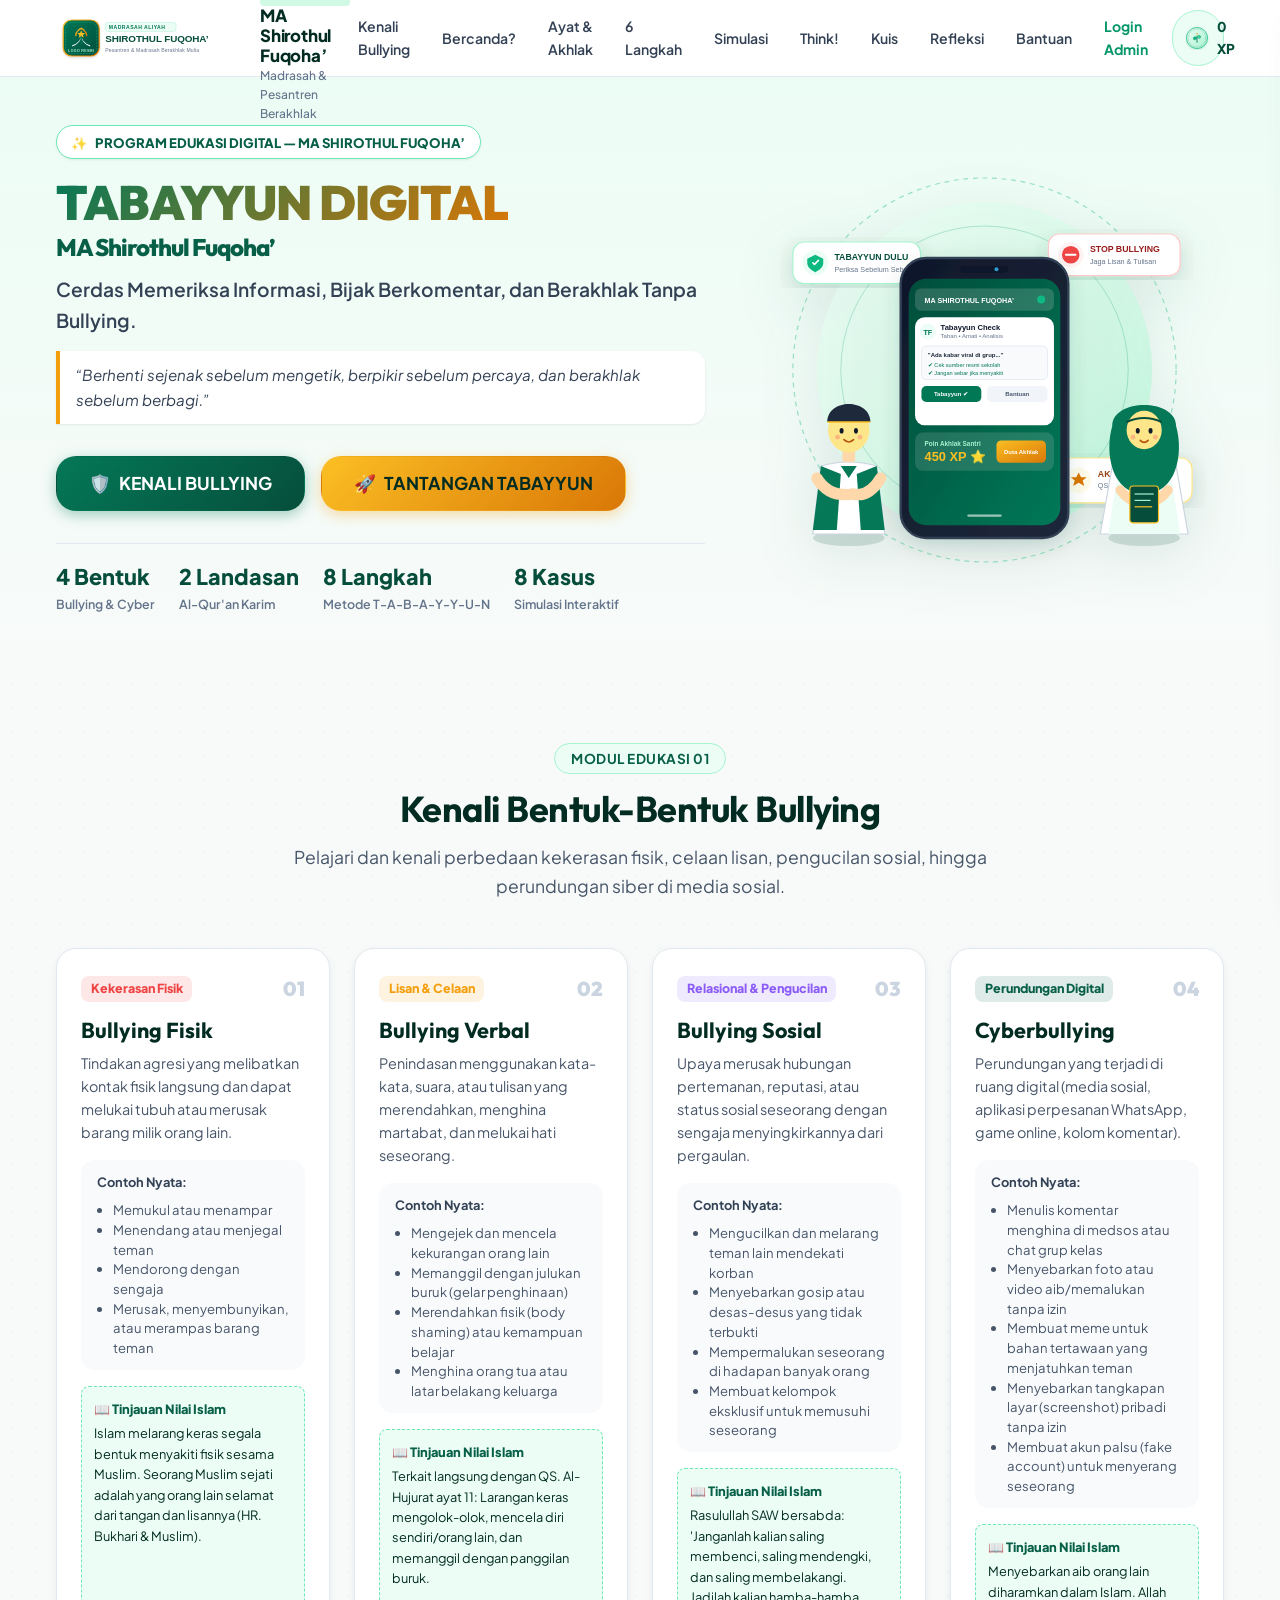
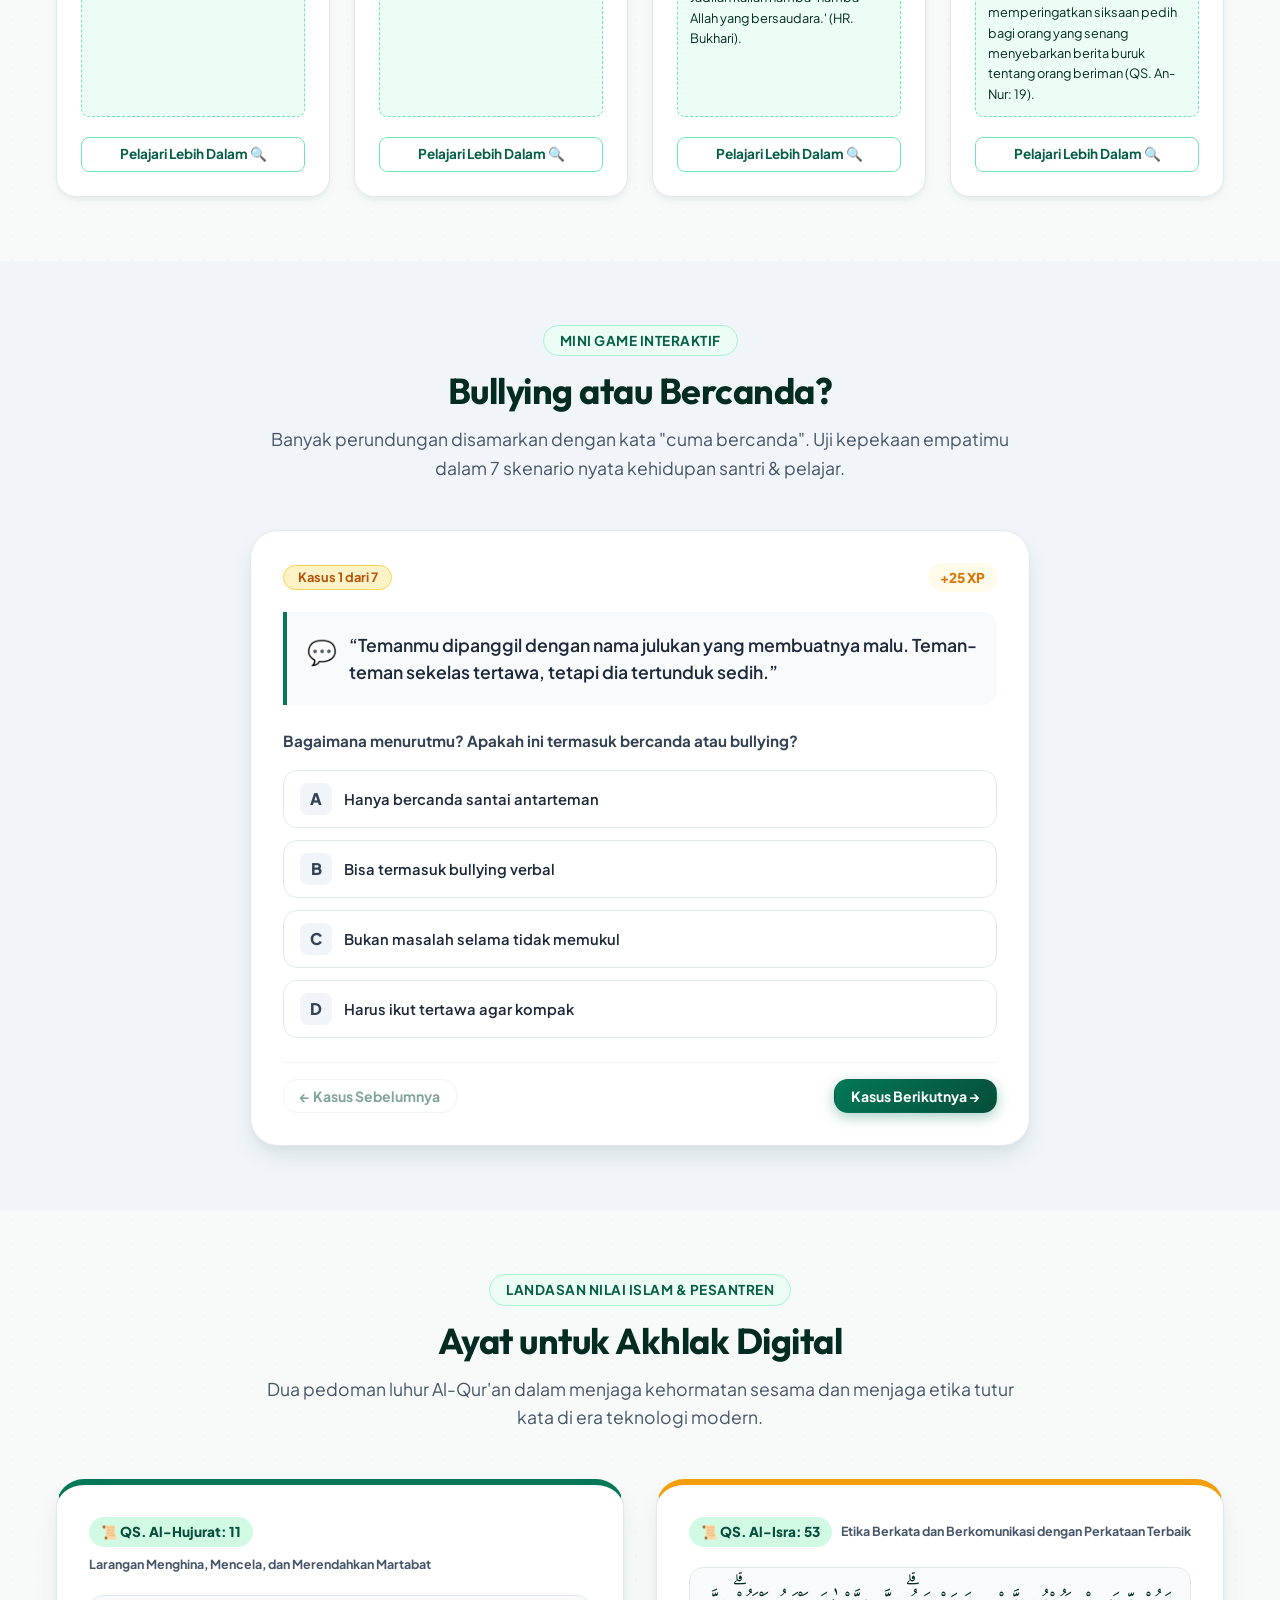
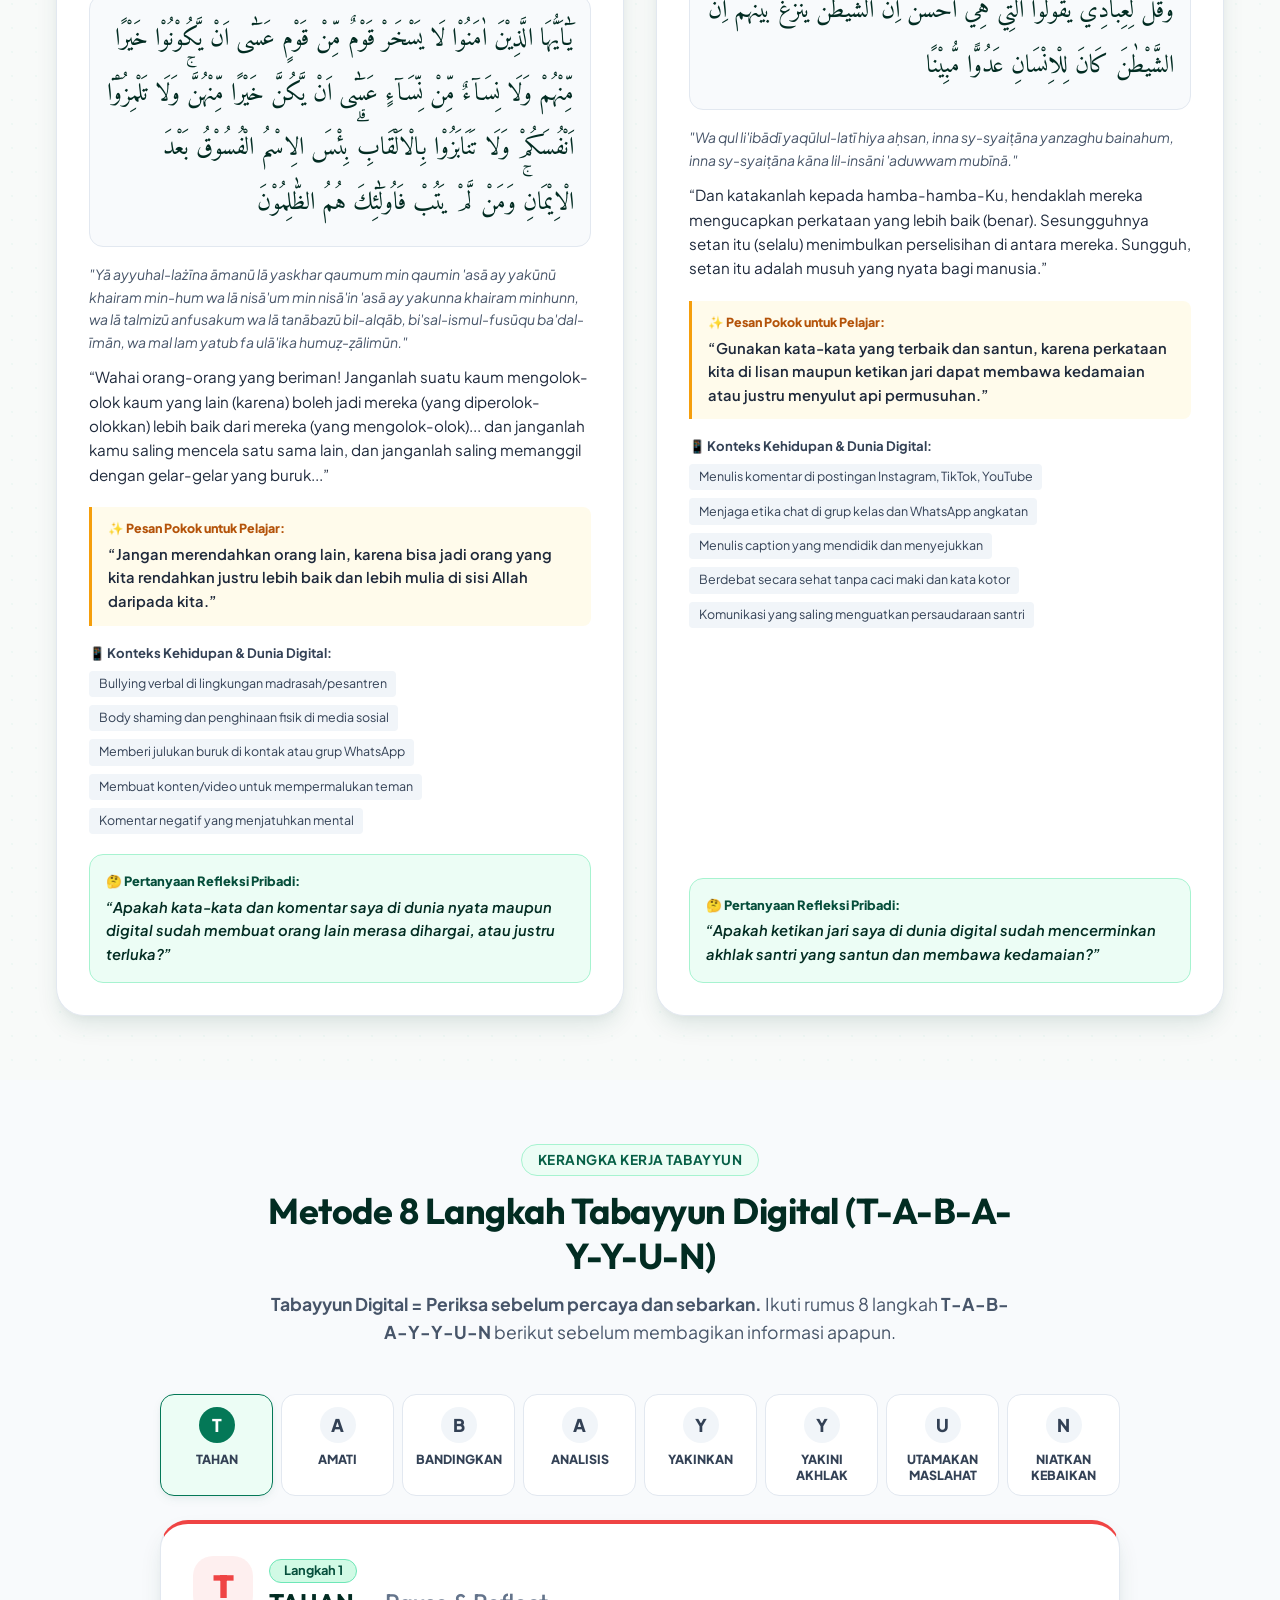
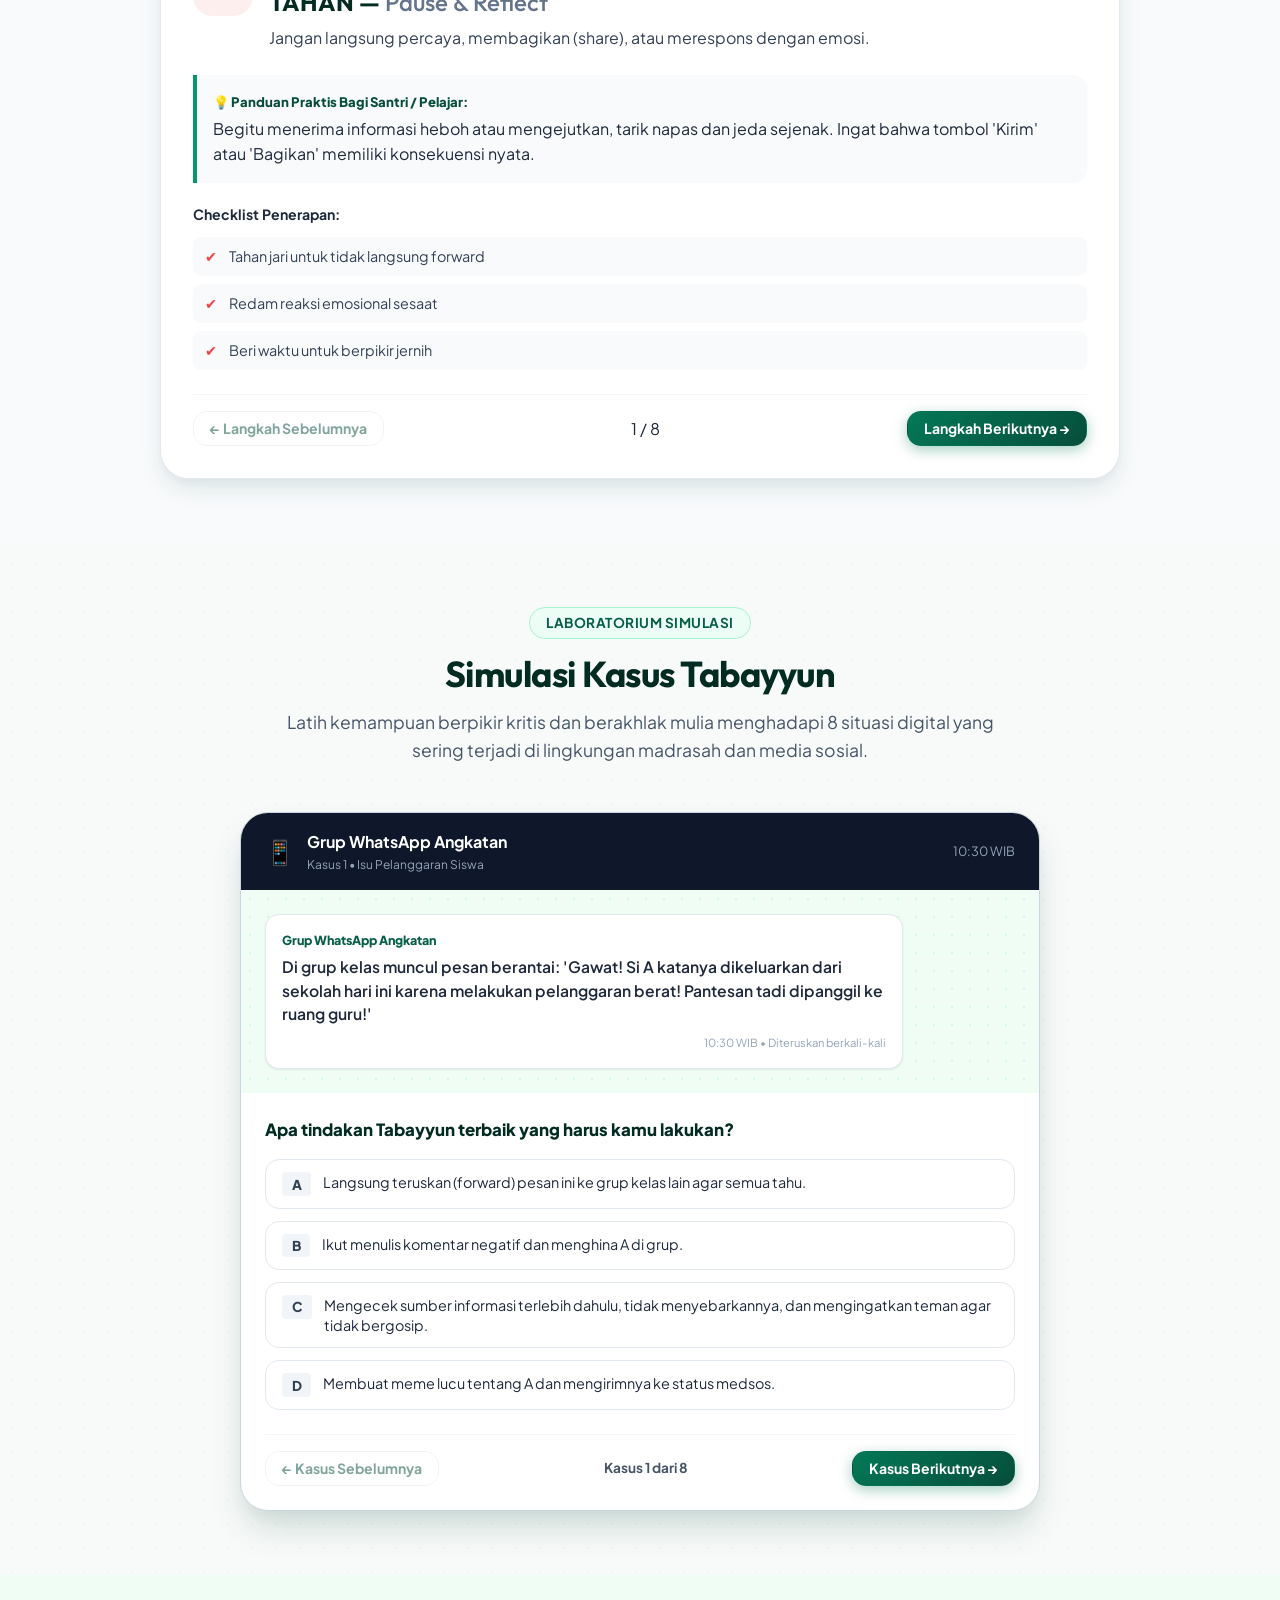
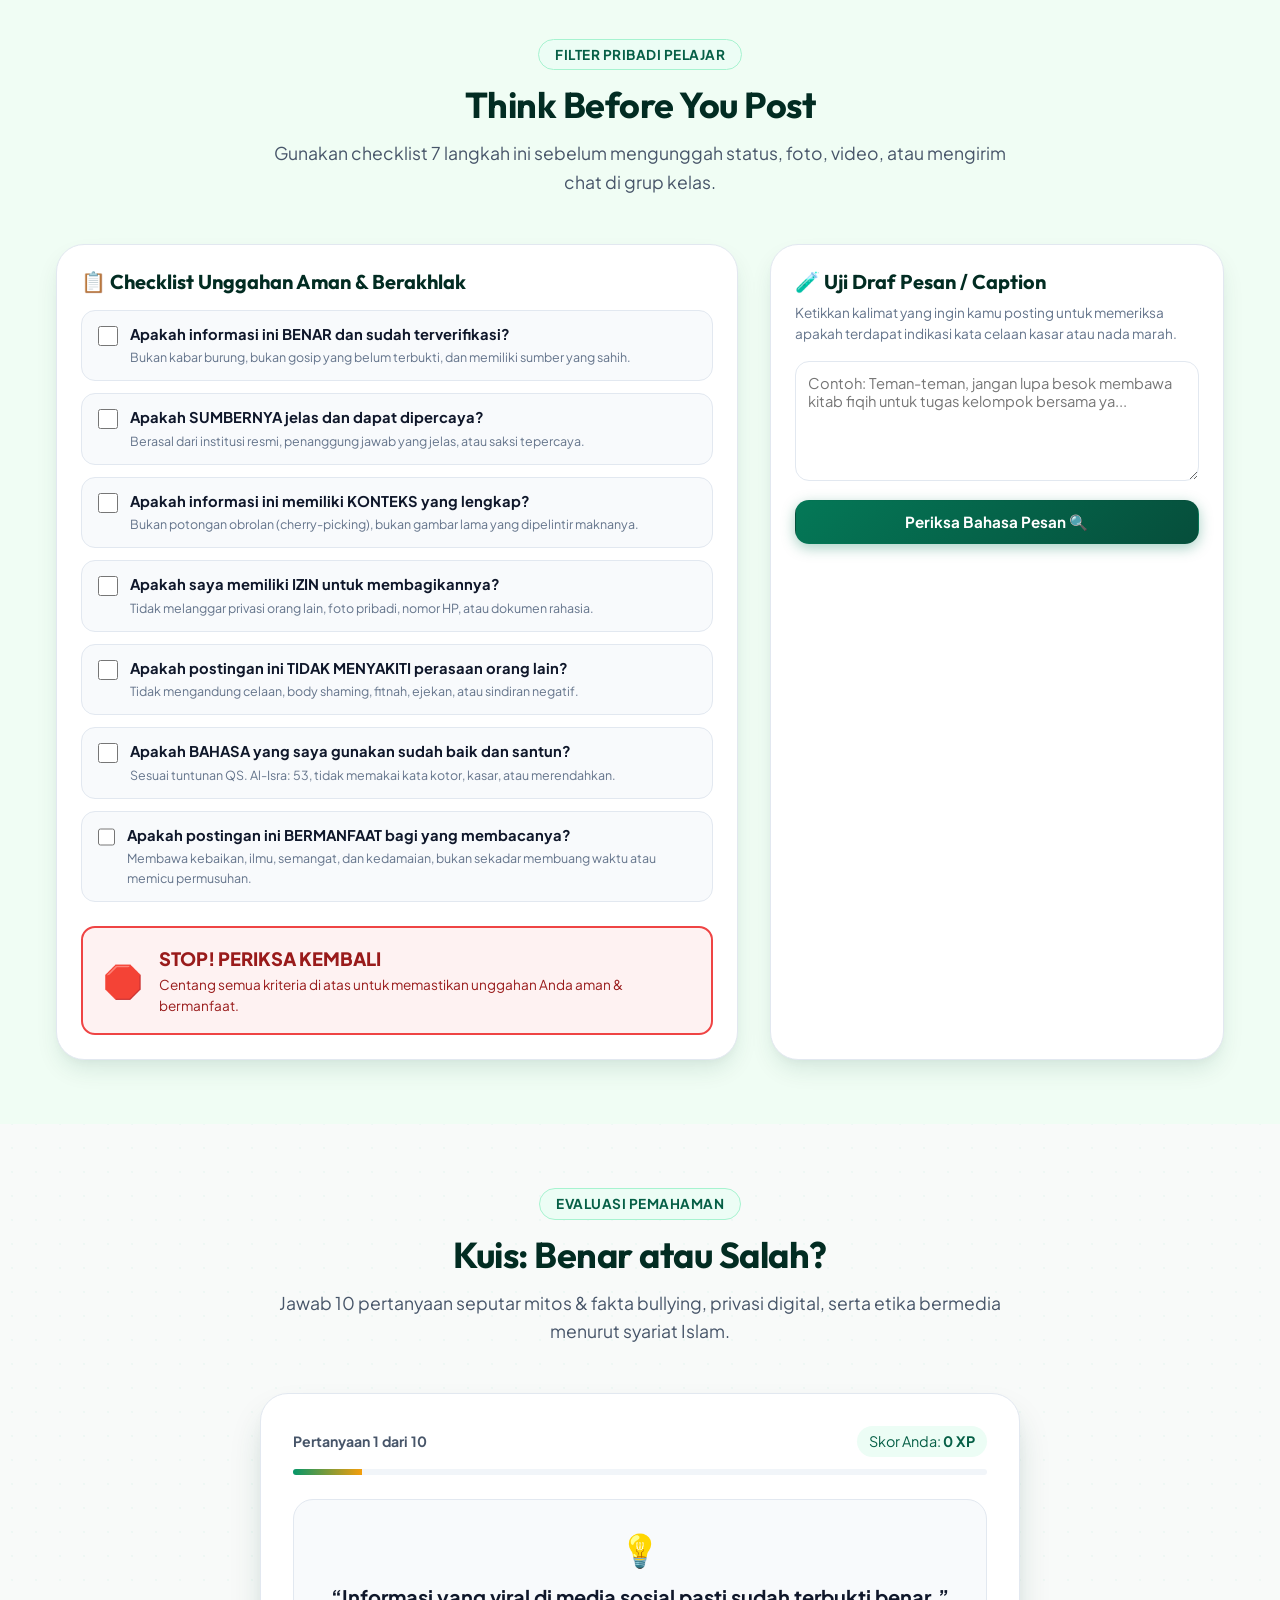
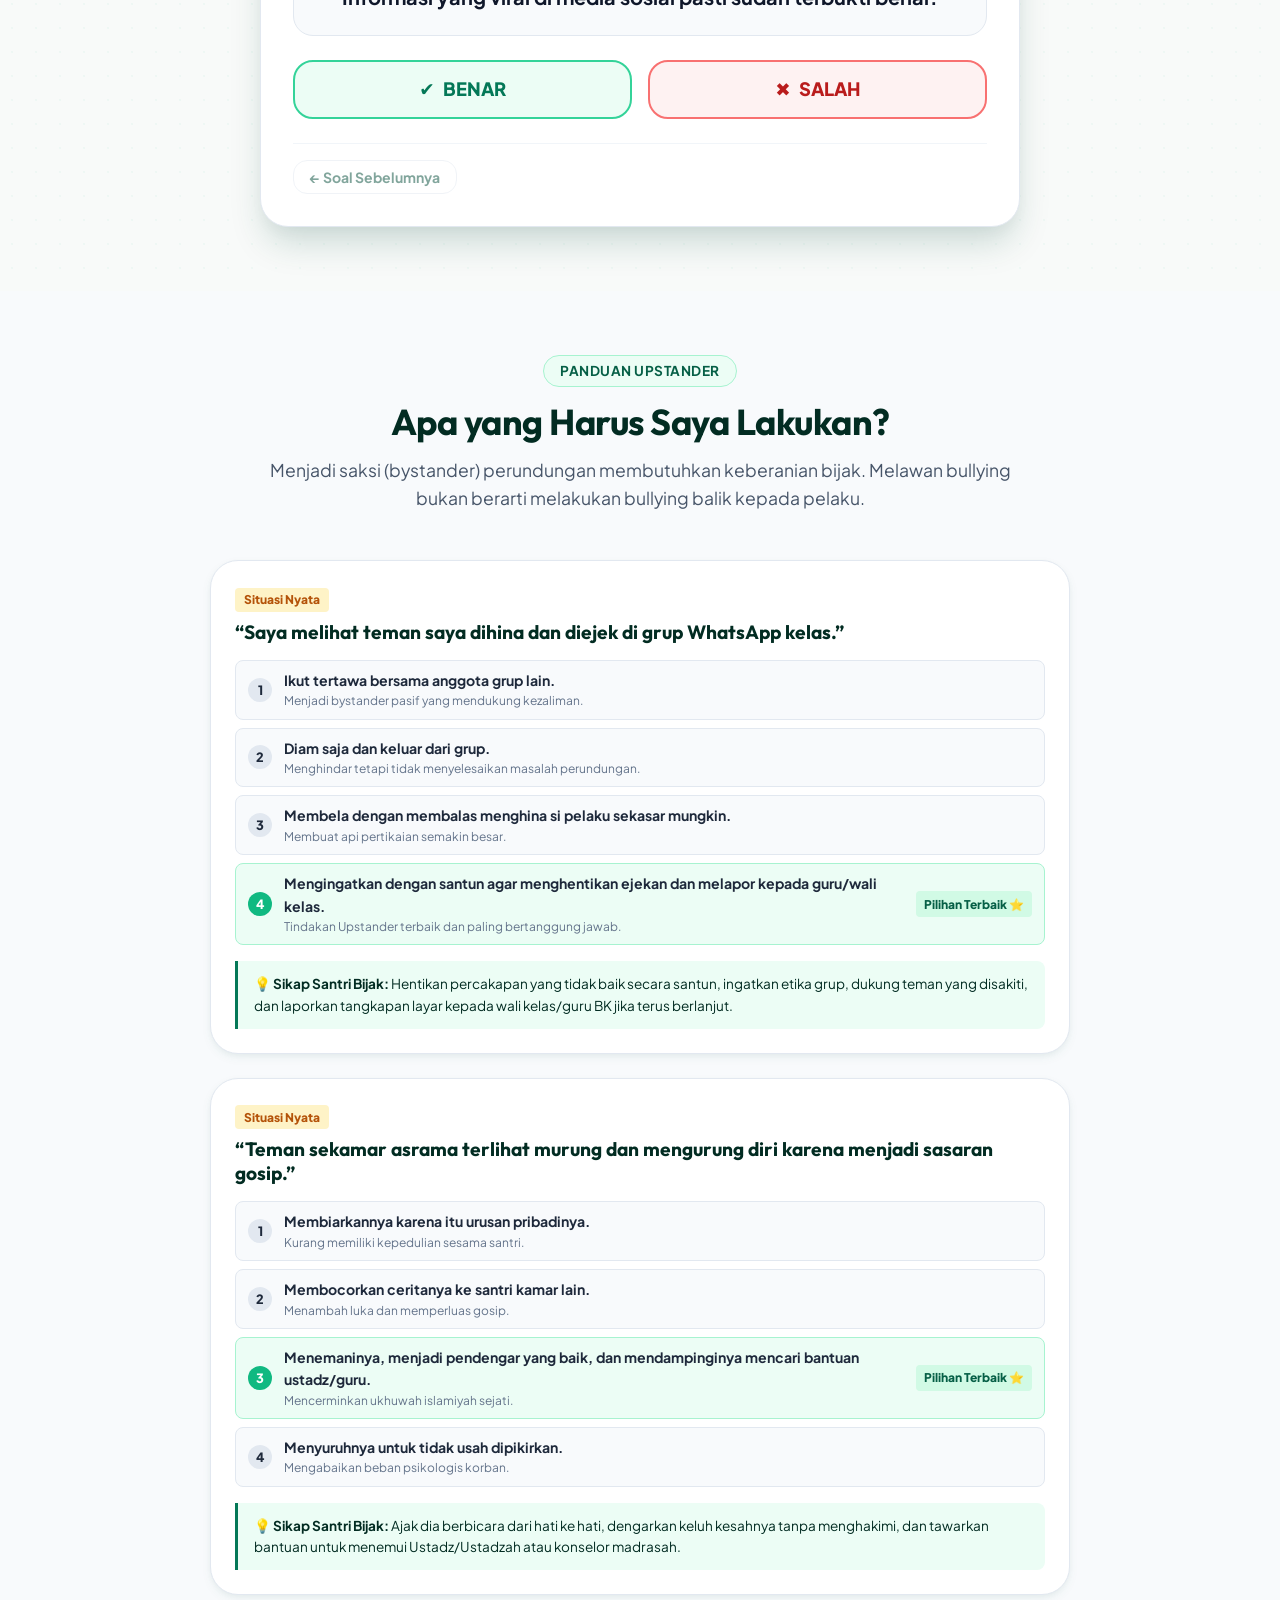
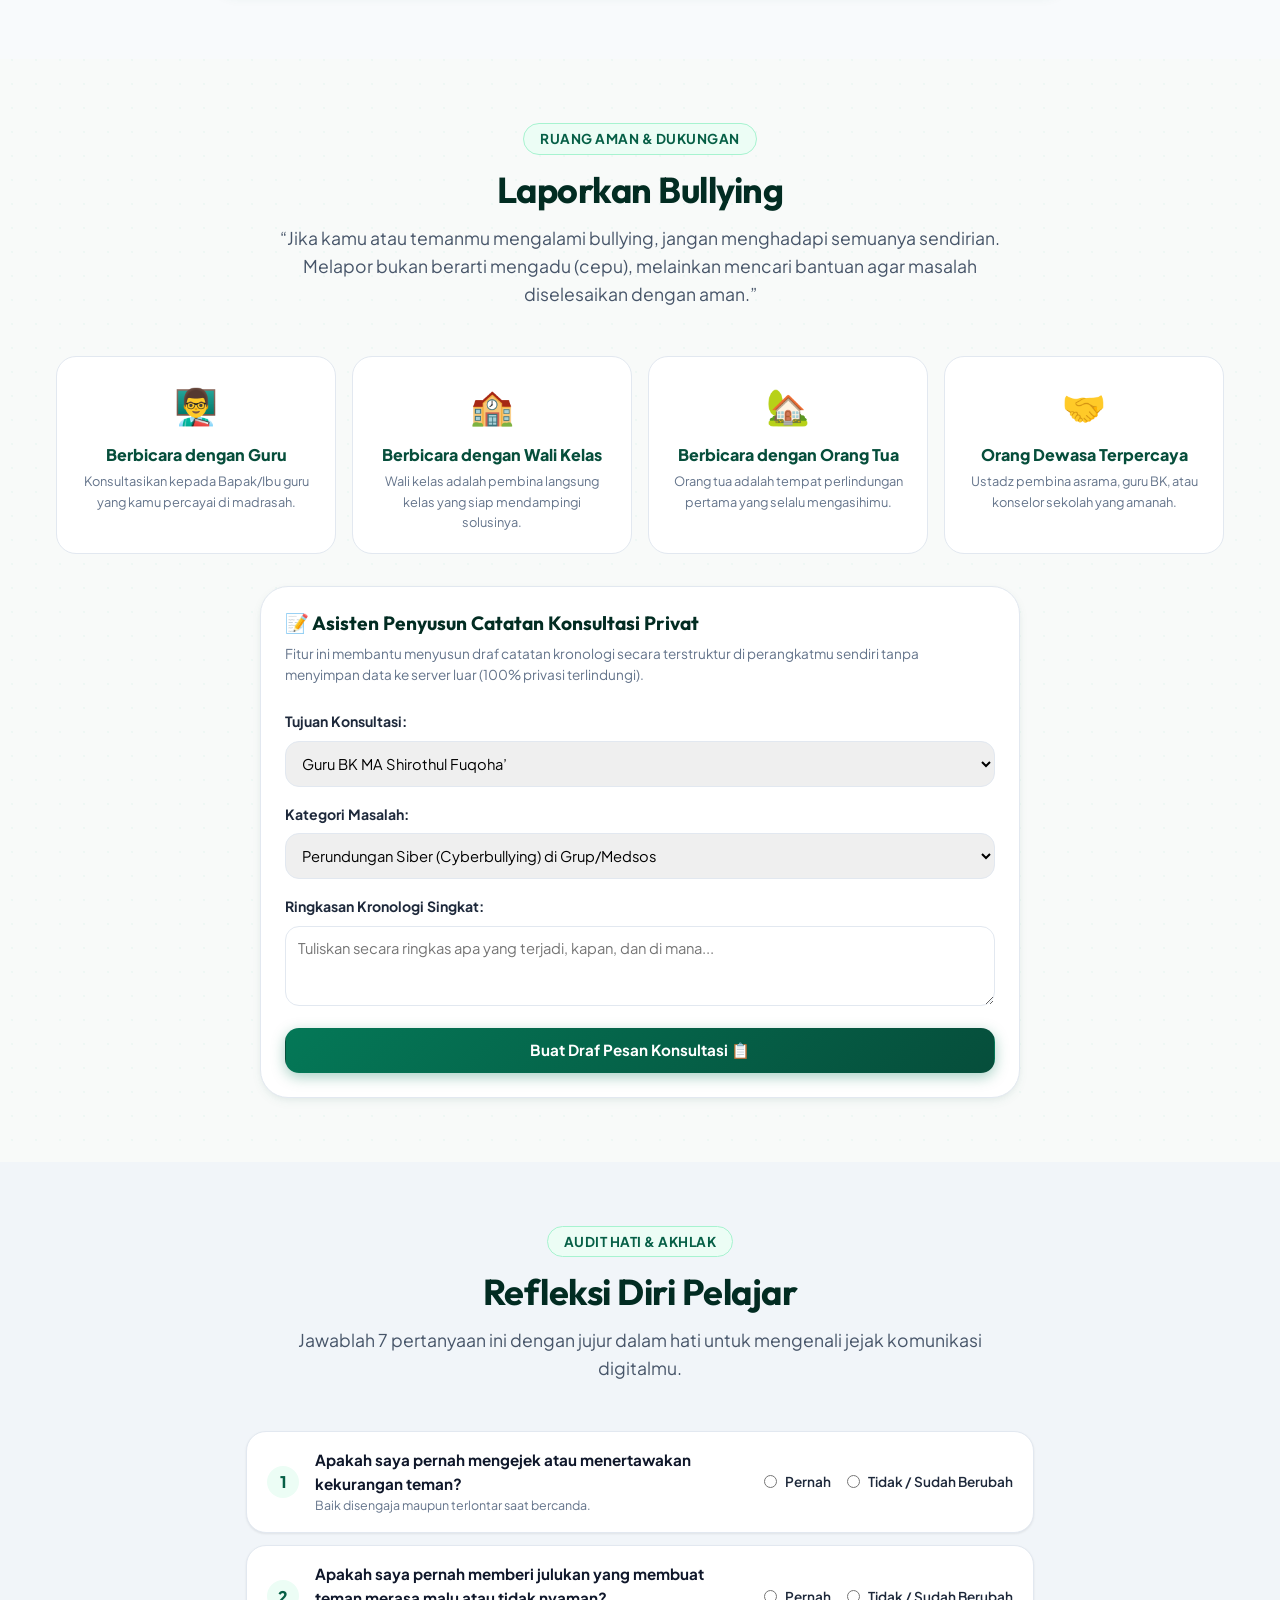
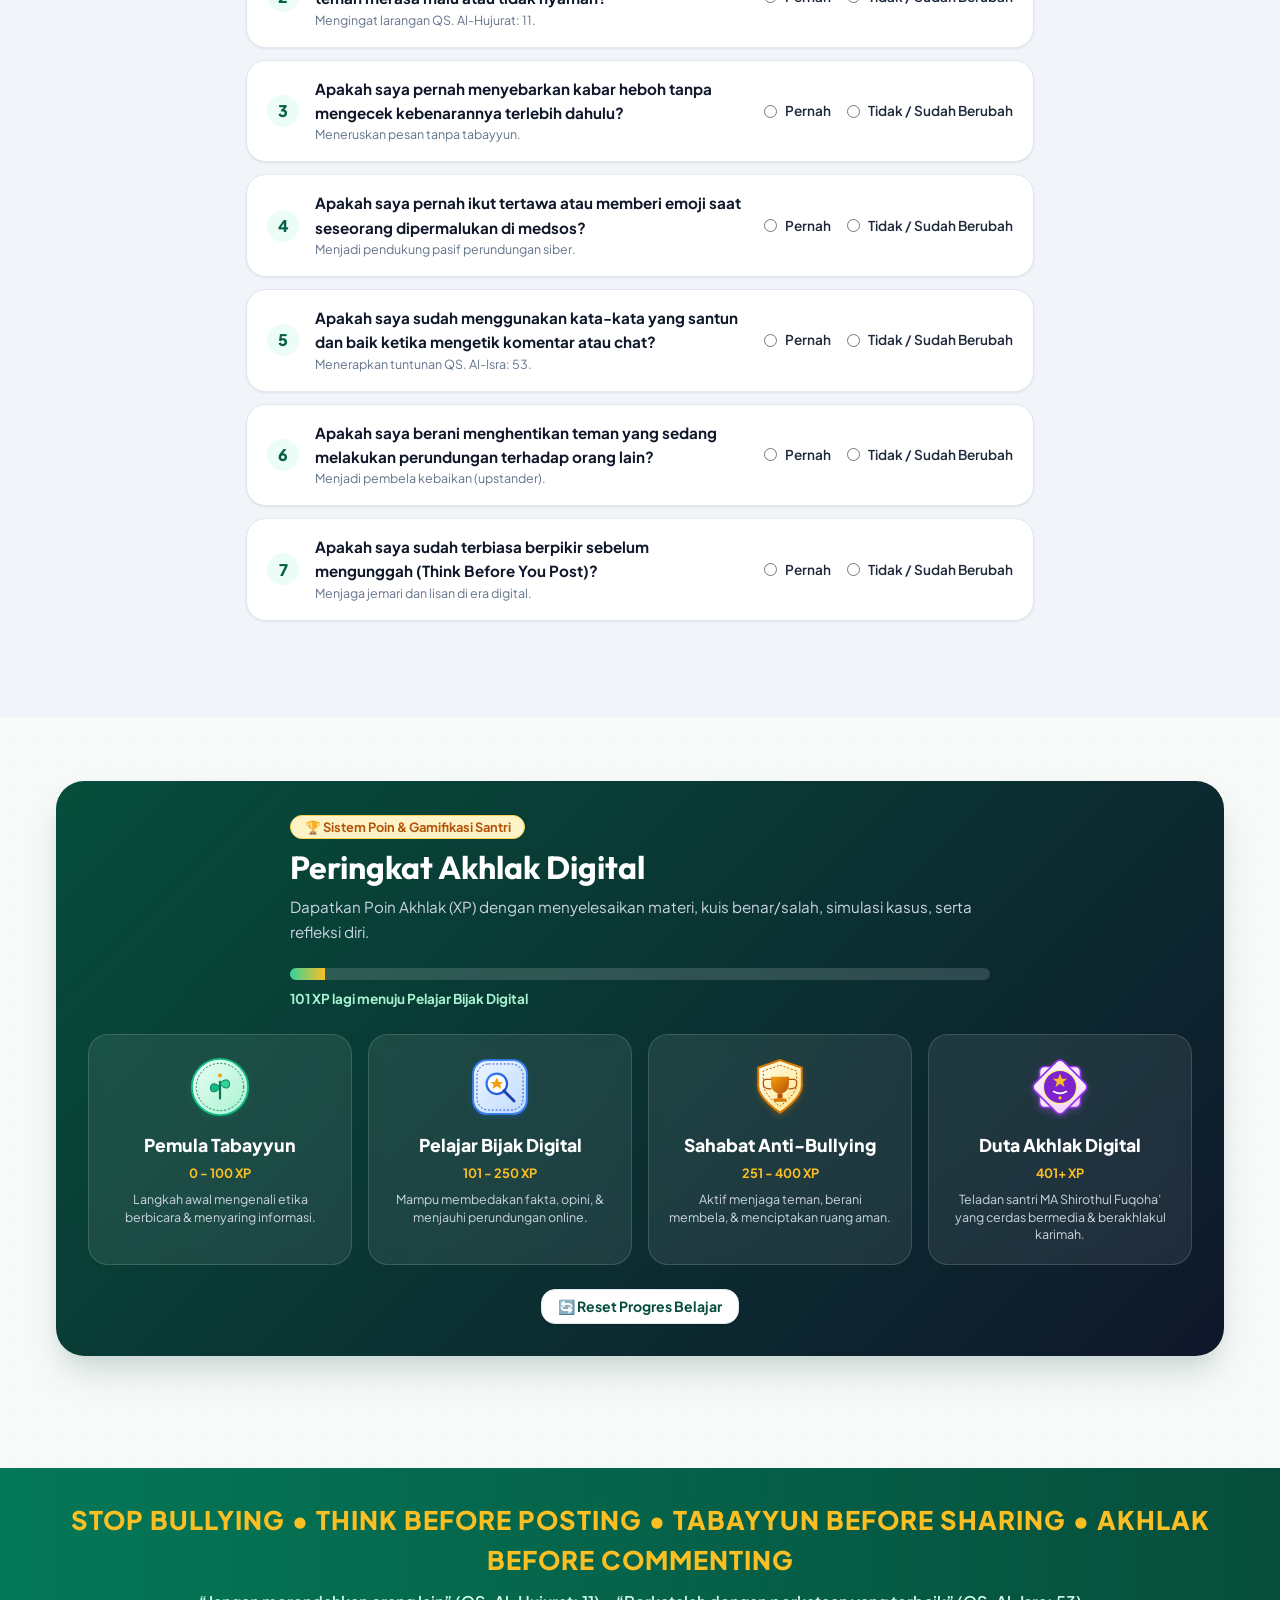
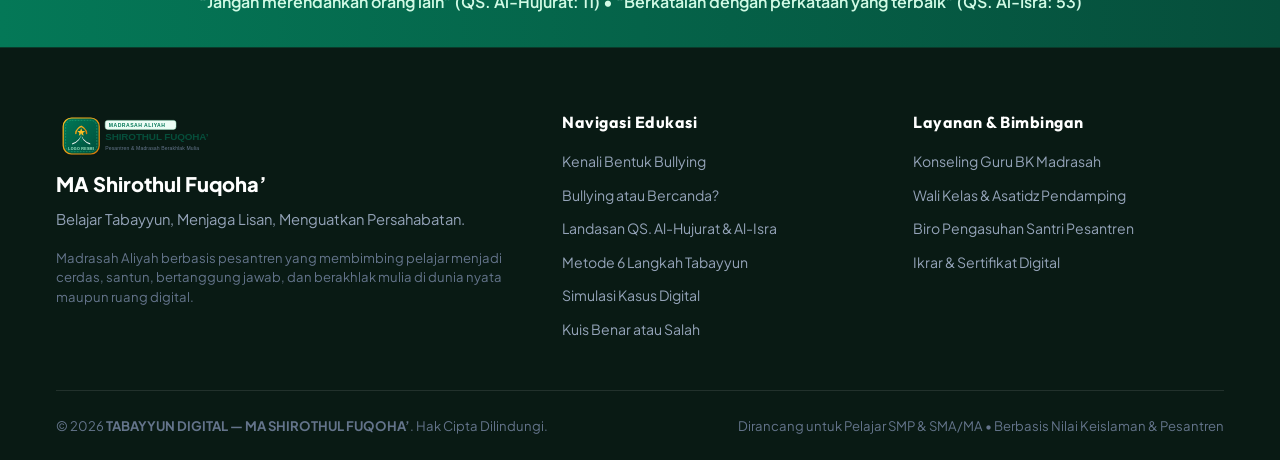
==== commit ffa10079: "Please provide the changes or the file diffs you would like me to summarize." ====
--- a/index.html
+++ b/index.html
@@ -54,6 +54,7 @@
         <a href="#kuis" class="nav-link">Kuis</a>
         <a href="#refleksi" class="nav-link">Refleksi</a>
         <a href="#bantuan" class="nav-link">Bantuan</a>
+        <a href="superadmin-login.html" class="nav-link" style="color: var(--color-primary-600); font-weight: 700;">Login Admin</a>
 
         <!-- Live Points Widget -->
         <div class="header-points-widget" title="Poin Akhlak Digital Anda">
@@ -98,6 +99,7 @@
       <a href="#dilema" class="drawer-link">🤝 Apa yang Harus Dilakukan?</a>
       <a href="#bantuan" class="drawer-link">🆘 Laporkan Bullying (Aman)</a>
       <a href="#refleksi" class="drawer-link">🌟 Refleksi Diri &amp; Sertifikat</a>
+      <a href="superadmin-login.html" class="drawer-link" style="color: var(--color-primary-600); font-weight: 700;">🔑 Login Admin</a>
     </div>
   </aside>
 
